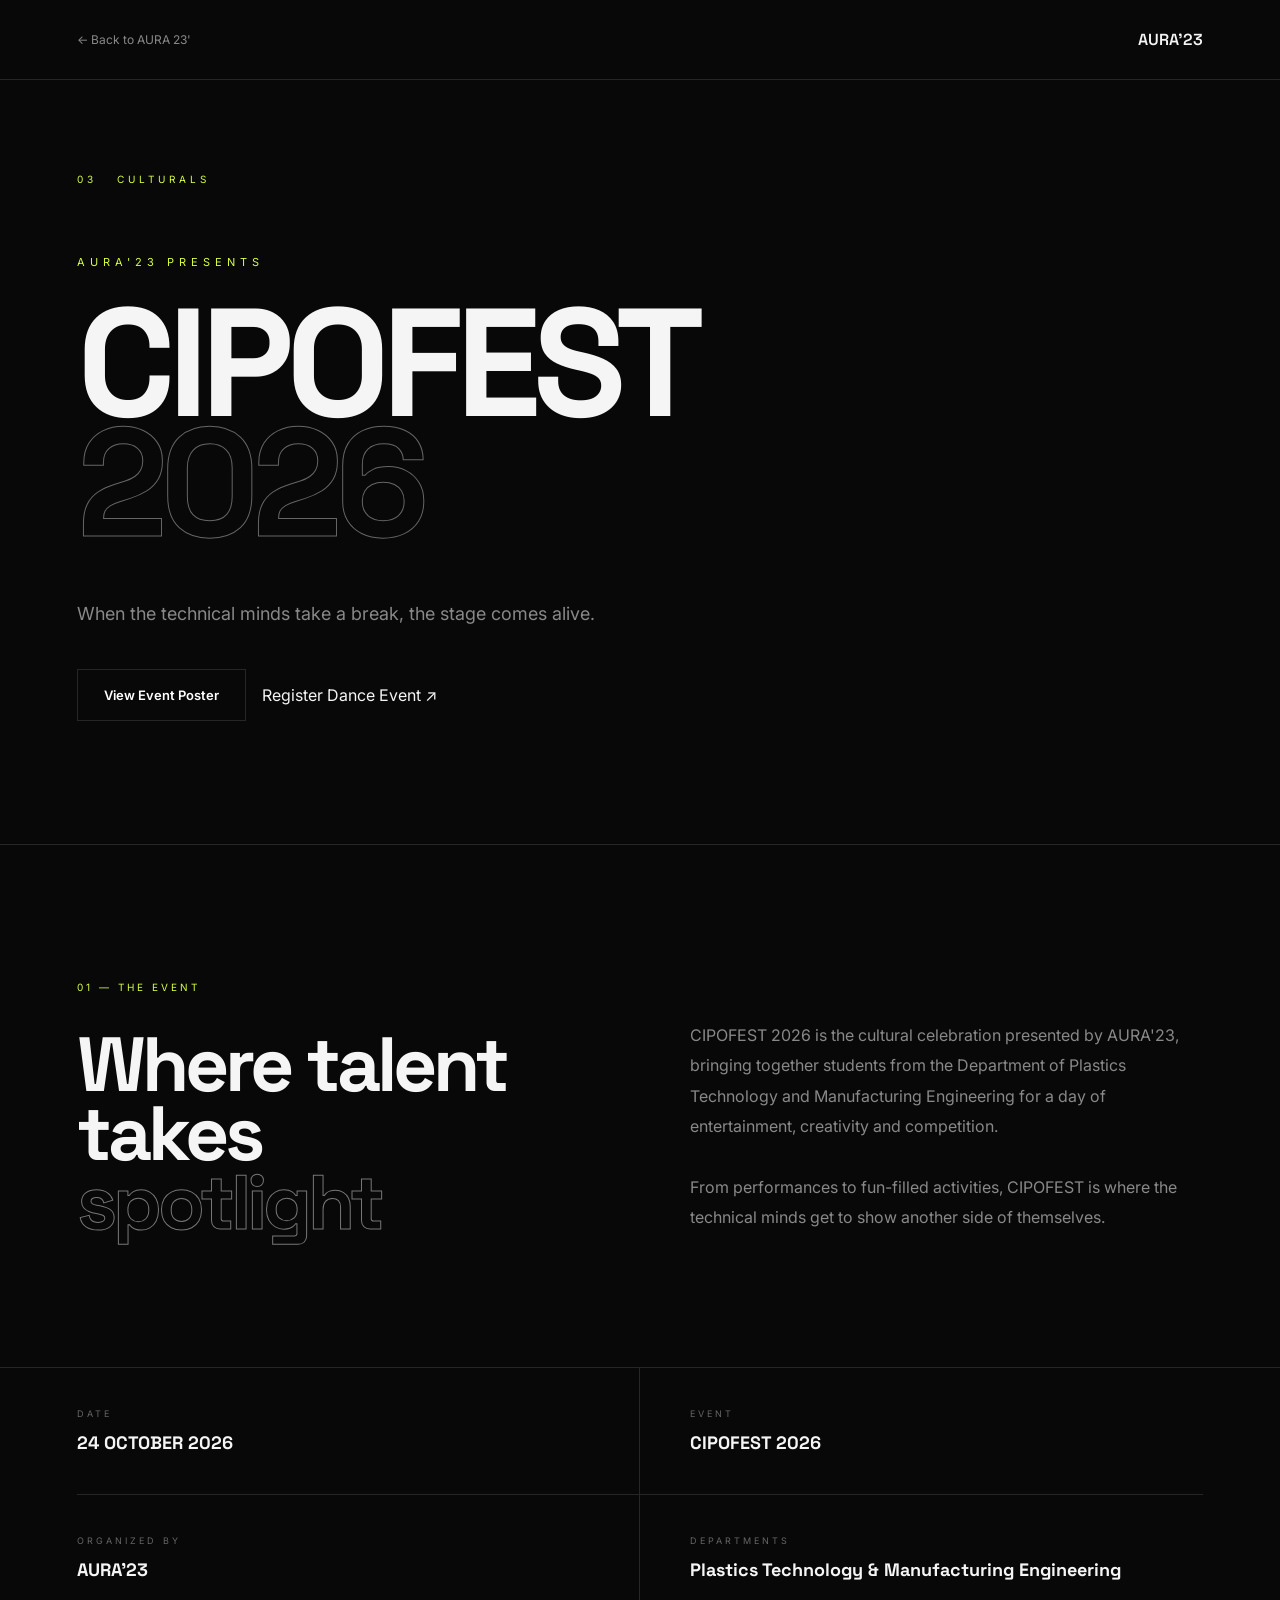
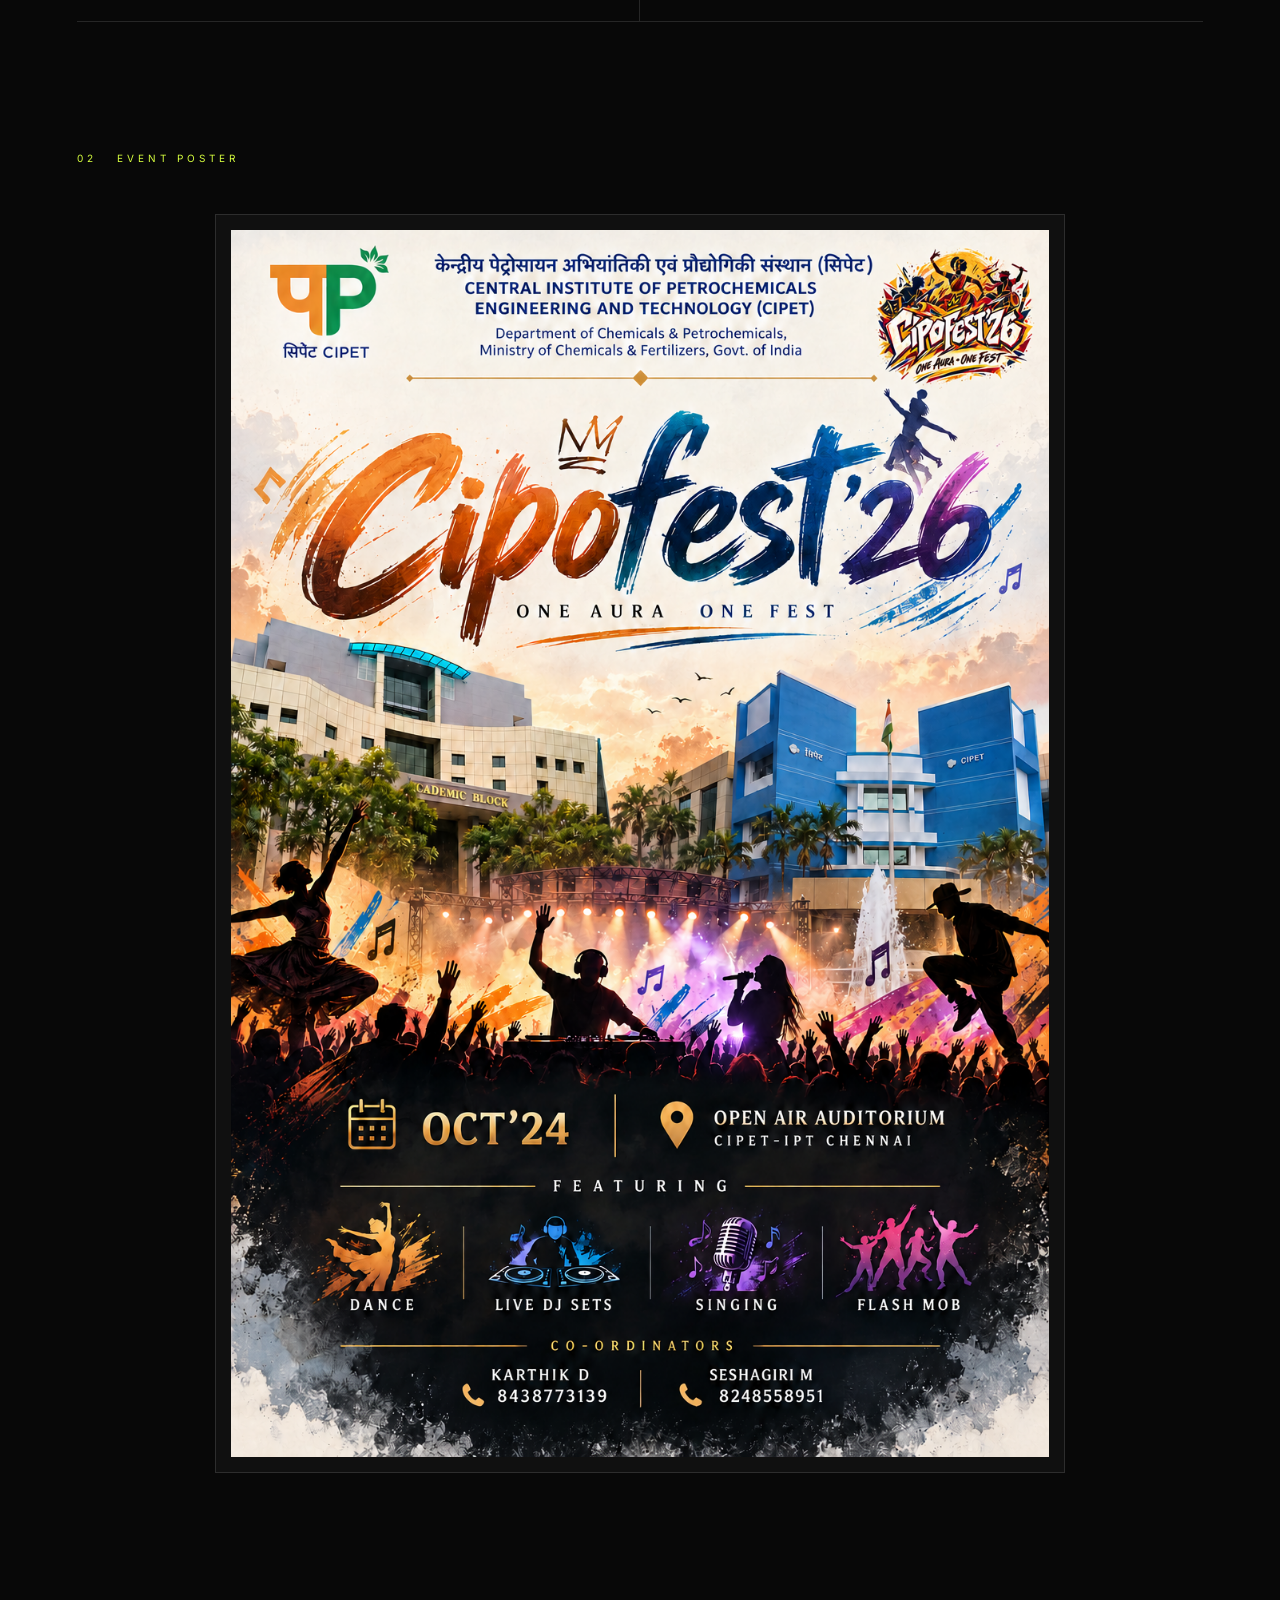
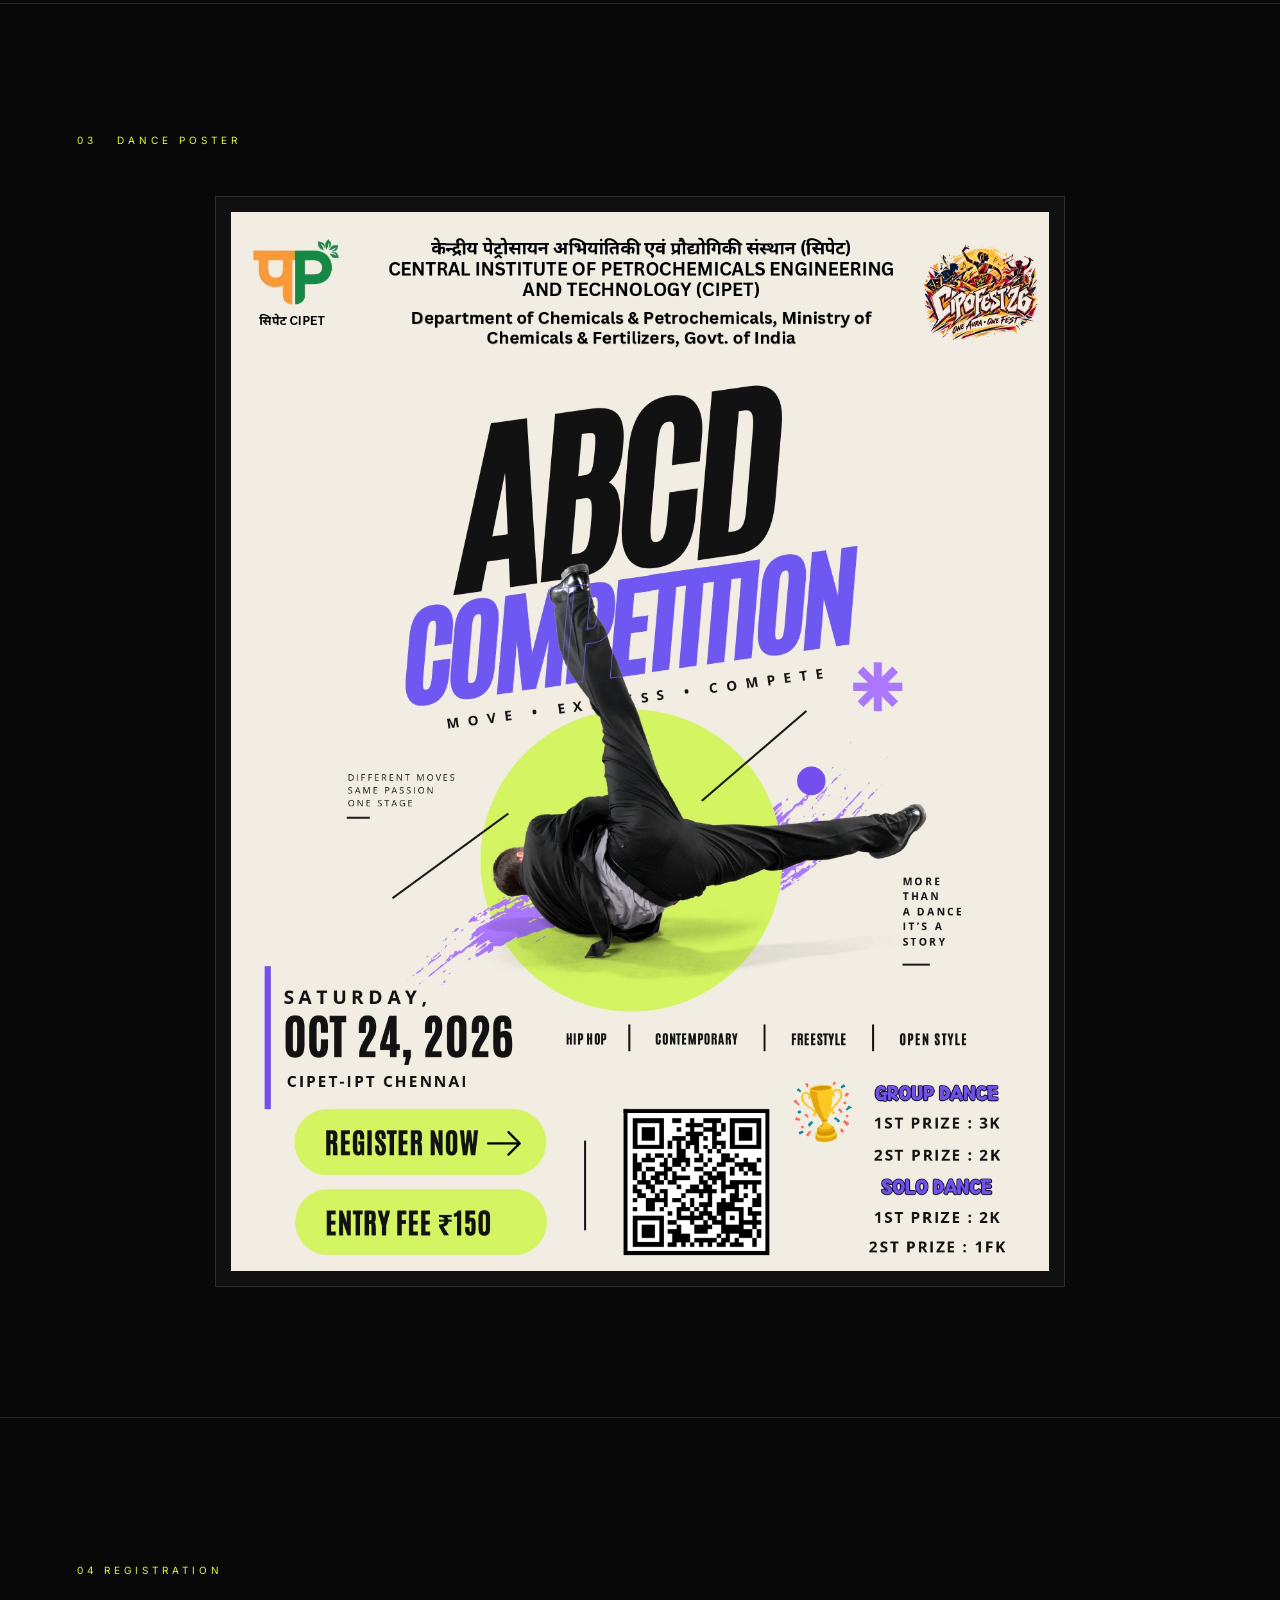
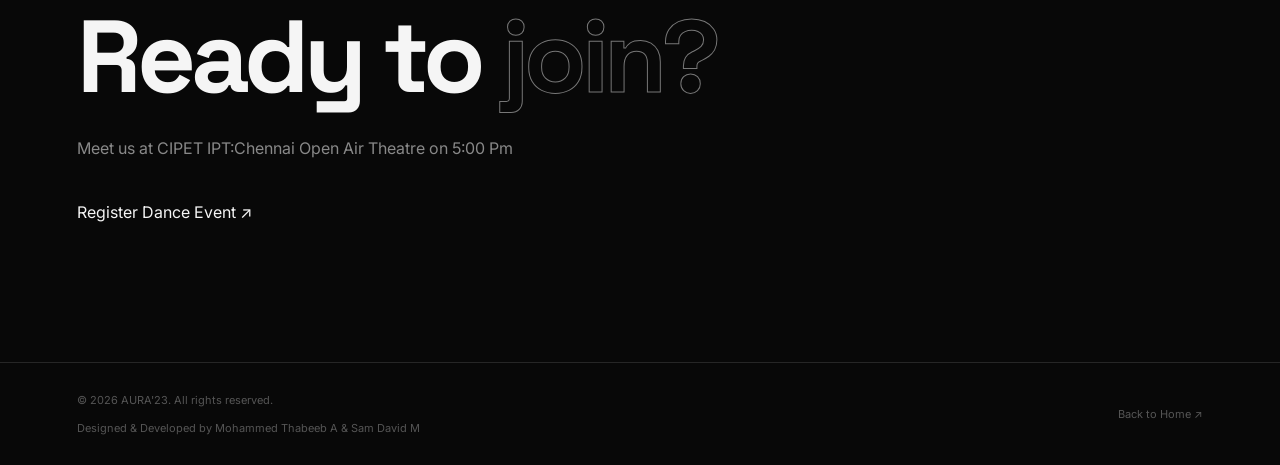
==== culturals.html @ e96bc1ed "Update culturals.html" ====
<!DOCTYPE html>
<html lang="en">

<head>

    <meta charset="UTF-8">

    <meta
        name="viewport"
        content="width=device-width, initial-scale=1.0"
    >

    <title>Culturals | TEPIC'26 × CIPOFEST'26</title>

    <link rel="preconnect" href="https://fonts.googleapis.com">

    <link
        href="https://fonts.googleapis.com/css2?family=Inter:wght@400;500;600&family=Space+Grotesk:wght@400;500;600;700&display=swap"
        rel="stylesheet"
    >

    <link rel="stylesheet" href="css/culturals.css">

</head>


<body>


<!-- NAVIGATION -->

<nav class="cultural-nav">

    <a href="index.html" class="back-link">
        ← Back to AURA 23'
    </a>

    <span class="nav-logo">
        AURA'23
    </span>

</nav>



<main class="cultural-page">


    <!-- HERO -->

    <section class="cultural-hero">

        <div class="cultural-meta">

            <span>03</span>

            <span>CULTURALS</span>

        </div>


        <p class="presented">
            AURA'23 PRESENTS
        </p>


        <h1>

            CIPOFEST

            <span>2026</span>

        </h1>


        <p class="cultural-intro">

            When the technical minds take a break,
            the stage comes alive.

        </p>


        <div class="cultural-actions">

            <a
                href="#poster"
                class="cultural-btn cultural-btn-outline"
            >
                View Event Poster
            </a>

            
            <a
                href="https://forms.gle/TRiJT5zYHuVobo7U8"
                class="dance-btn dance-btn-accent"
                target="_blank"
                rel="noopener noreferrer"
            >
                Register Dance Event ↗
            </a>


        </div>

    </section>



    <!-- EVENT INFORMATION -->

    <section class="cultural-info">


        <div class="info-heading">

            <span>01 — THE EVENT</span>

            <h2>
                Where talent takes
                <strong>spotlight</strong>
            </h2>

        </div>


        <div class="info-content">

            <p>

                CIPOFEST 2026 is the cultural celebration
                presented by AURA'23, bringing together
                students from the Department of Plastics
                Technology and Manufacturing Engineering
                for a day of entertainment, creativity and
                competition.

            </p>


            <p>

                From performances to fun-filled activities,
                CIPOFEST is where the technical minds get
                to show another side of themselves.

            </p>

        </div>


    </section>



    <!-- EVENT DETAILS -->

    <section class="cultural-details">


        <div class="detail-item">

            <span>DATE</span>

            <strong>
                24 OCTOBER 2026
            </strong>

        </div>


        <div class="detail-item">

            <span>EVENT</span>

            <strong>
                CIPOFEST 2026
            </strong>

        </div>


        <div class="detail-item">

            <span>ORGANIZED BY</span>

            <strong>
                AURA'23
            </strong>

        </div>


        <div class="detail-item">

            <span>DEPARTMENTS</span>

            <strong>
                Plastics Technology &
                Manufacturing Engineering
            </strong>

        </div>


    </section>



    <!-- POSTER -->

    <section
        class="poster-section"
        id="poster"
    >

        <div class="section-label">

            <span>02</span>

            <span>EVENT POSTER</span>

        </div>


        <div class="poster-wrapper">

            <!--
                Replace the image below with your actual
                CIPOFEST poster.

                Example:

                assets/images/cipofest-poster.jpg
            -->

            <img
                src="assets/images/Cipofest Poster.png"
                alt="CIPOFEST 2026 Event Poster"
                class="cultural-poster"
            >

        </div>

    </section>

    <section
        class="poster-section"
        id="poster"
    >

        <div class="section-label">

            <span>03</span>

            <span>DANCE POSTER</span>

        </div>


        <div class="poster-wrapper">

            <!--
                Replace the image below with your actual
                CIPOFEST poster.

                Example:

                assets/images/cipofest-poster.jpg
            -->

            <img
                src="assets/posters/dance.jpg"
                alt="CIPOFEST 2026 Dance Event Poster"
                class="cultural-poster"
            >

        </div>

    </section>



    <!-- REGISTRATION -->

    <section
        class="cultural-register"
        id="register"
    >

        <span>04  REGISTRATION</span>


        <h2>

            Ready to
            <strong>join?</strong>

        </h2>


        <p>

            Meet us at CIPET IPT:Chennai Open Air Theatre on 5:00 Pm

        </p>

        <br><br>

        <a
            href="https://forms.gle/TRiJT5zYHuVobo7U8"
            class="dance-btn dance-btn-accent"
            target="_blank"
            rel="noopener noreferrer"
        >
            Register Dance Event ↗
        </a>

    </section>


</main>



<!-- FOOTER -->

<footer>

    <span>
        © 2026 AURA'23. All rights reserved.
        <br>
        <br>
        Designed & Developed by Mohammed Thabeeb A & Sam David M
    </span>

    <a href="index.html">
        Back to Home ↗
    </a>

</footer>


<script src="js/culturals.js"></script>

</body>

</html>
---- css/culturals.css ----
* {
    margin: 0;
    padding: 0;
    box-sizing: border-box;
}


:root {

    --bg: #080808;

    --surface: #101010;

    --text: #f5f5f5;

    --muted: #888;

    --border: rgba(255,255,255,0.12);

    --accent: #d7ff3f;

}


html {
    scroll-behavior: smooth;
}


body {

    background: var(--bg);

    color: var(--text);

    font-family: "Inter", sans-serif;

    overflow-x: hidden;

}


a {

    color: inherit;

    text-decoration: none;

}


/* =========================
   NAVIGATION
========================= */

.cultural-nav {

    height: 80px;

    padding: 0 6%;

    border-bottom: 1px solid var(--border);

    display: flex;

    align-items: center;

    justify-content: space-between;

}


.nav-logo {

    font-family: "Space Grotesk";

    font-weight: 600;

}


.back-link {

    color: var(--muted);

    font-size: 12px;

    transition: 0.3s ease;

}


.back-link:hover {

    color: white;

}


/* =========================
   PAGE
========================= */

.cultural-page {

    max-width: 1300px;

    margin: auto;

}


/* =========================
   HERO
========================= */

.cultural-hero {

    min-height: 85vh;

    padding: 70px 6% 100px;

    display: flex;

    flex-direction: column;

    justify-content: center;

    border-bottom: 1px solid var(--border);

}


.cultural-meta {

    display: flex;

    gap: 20px;

    color: var(--accent);

    font-size: 10px;

    letter-spacing: 4px;

}


.presented {

    color: var(--accent);

    font-size: 11px;

    letter-spacing: 5px;

    margin-top: 70px;

}


.cultural-hero h1 {

    font-family: "Space Grotesk";

    font-size: clamp(70px, 12vw, 170px);

    line-height: 0.78;

    letter-spacing: -8px;

    margin-top: 35px;

}


.cultural-hero h1 span {

    display: block;

    color: transparent;

    -webkit-text-stroke: 1px #666;

}


.cultural-intro {

    max-width: 650px;

    color: var(--muted);

    font-size: 18px;

    line-height: 1.7;

    margin-top: 55px;

}


/* =========================
   BUTTONS
========================= */

.cultural-actions {

    display: flex;

    align-items: center;

    gap: 16px;

    margin-top: 40px;

    flex-wrap: wrap;

}


.cultural-btn {

    display: inline-flex;

    align-items: center;

    justify-content: center;

    padding: 17px 26px;

    font-size: 13px;

    font-weight: 600;

    transition: 0.3s ease;

}


.cultural-btn-accent {

    background: var(--accent);

    color: #080808;

}


.cultural-btn-outline {

    border: 1px solid var(--border);

    color: white;

}


.cultural-btn:hover {

    transform: translateY(-3px);

}


.cultural-btn-outline:hover {

    background: white;

    color: black;

}


/* =========================
   EVENT INFORMATION
========================= */

.cultural-info {

    padding: 130px 6%;

    display: grid;

    grid-template-columns: 1fr 1fr;

    gap: 100px;

    border-bottom: 1px solid var(--border);

}


.info-heading > span {

    color: var(--accent);

    font-size: 10px;

    letter-spacing: 3px;

}


.info-heading h2 {

    font-family: "Space Grotesk";

    font-size: clamp(50px, 6vw, 85px);

    line-height: 0.9;

    letter-spacing: -4px;

    margin-top: 35px;

}


.info-heading h2 strong {

    display: block;

    color: transparent;

    -webkit-text-stroke: 1px #777;

}


.info-content {

    padding-top: 45px;

}


.info-content p {

    color: var(--muted);

    font-size: 16px;

    line-height: 1.9;

    max-width: 600px;

}


.info-content p + p {

    margin-top: 30px;

}


/* =========================
   DETAILS
========================= */

.cultural-details {

    display: grid;

    grid-template-columns: repeat(2, 1fr);

    padding: 0 6%;

}


.detail-item {

    padding: 40px 0;

    border-bottom: 1px solid var(--border);

}


.detail-item:nth-child(odd) {

    padding-right: 50px;

    border-right: 1px solid var(--border);

}


.detail-item:nth-child(even) {

    padding-left: 50px;

}


.detail-item span {

    display: block;

    color: #666;

    font-size: 9px;

    letter-spacing: 3px;

}


.detail-item strong {

    display: block;

    font-family: "Space Grotesk";

    font-size: 18px;

    margin-top: 12px;

}


/* =========================
   POSTER
========================= */

.poster-section {

    padding: 130px 6%;

    border-bottom: 1px solid var(--border);

}


.section-label {

    display: flex;

    gap: 20px;

    color: var(--accent);

    font-size: 10px;

    letter-spacing: 4px;

    margin-bottom: 50px;

}


.poster-wrapper {

    width: 100%;

    max-width: 850px;

    margin: auto;

    background: var(--surface);

    border: 1px solid var(--border);

    padding: 15px;

}


.cultural-poster {

    display: block;

    width: 100%;

    height: auto;

}


/* =========================
   REGISTRATION
========================= */

.cultural-register {

    padding: 140px 6%;

    border-bottom: 1px solid var(--border);

}


.cultural-register > span {

    color: var(--accent);

    font-size: 10px;

    letter-spacing: 4px;

}


.cultural-register h2 {

    font-family: "Space Grotesk";

    font-size: clamp(55px, 8vw, 110px);

    line-height: 0.85;

    letter-spacing: -5px;

    margin-top: 35px;

}


.cultural-register h2 strong {

    color: transparent;

    -webkit-text-stroke: 1px #777;

}


.cultural-register p {

    color: var(--muted);

    margin-top: 35px;

    max-width: 500px;

    line-height: 1.7;

}


.register-button {

    display: inline-flex;

    margin-top: 40px;

    padding: 17px 26px;

    background: var(--accent);

    color: #080808;

    font-size: 13px;

    font-weight: 600;

    transition: 0.3s ease;

}


.register-button:hover {

    transform: translateY(-3px);

}


/* =========================
   FOOTER
========================= */

footer {

    padding: 30px 6%;

    display: flex;

    align-items: center;

    justify-content: space-between;

    color: #555;

    font-size: 11px;

}


footer a:hover {

    color: white;

}


/* =========================
   MOBILE
========================= */

@media (max-width: 700px) {

    .cultural-hero {

        min-height: 80vh;

        padding: 90px 6%;

    }


    .cultural-hero h1 {

        font-size: 70px;

        letter-spacing: -5px;

    }


    .presented {

        margin-top: 50px;

    }


    .cultural-actions {

        align-items: stretch;

        flex-direction: column;

        width: fit-content;

    }


    .cultural-info {

        grid-template-columns: 1fr;

        gap: 30px;

        padding: 90px 6%;

    }


    .info-content {

        padding-top: 0;

    }


    .cultural-details {

        grid-template-columns: 1fr;

    }


    .detail-item:nth-child(odd) {

        padding-right: 0;

        border-right: none;

    }


    .detail-item:nth-child(even) {

        padding-left: 0;

    }


    .poster-section {

        padding: 90px 6%;

    }


    .cultural-register {

        padding: 100px 6%;

    }


    footer {

        flex-direction: column;

        align-items: flex-start;

        gap: 15px;

    }

}
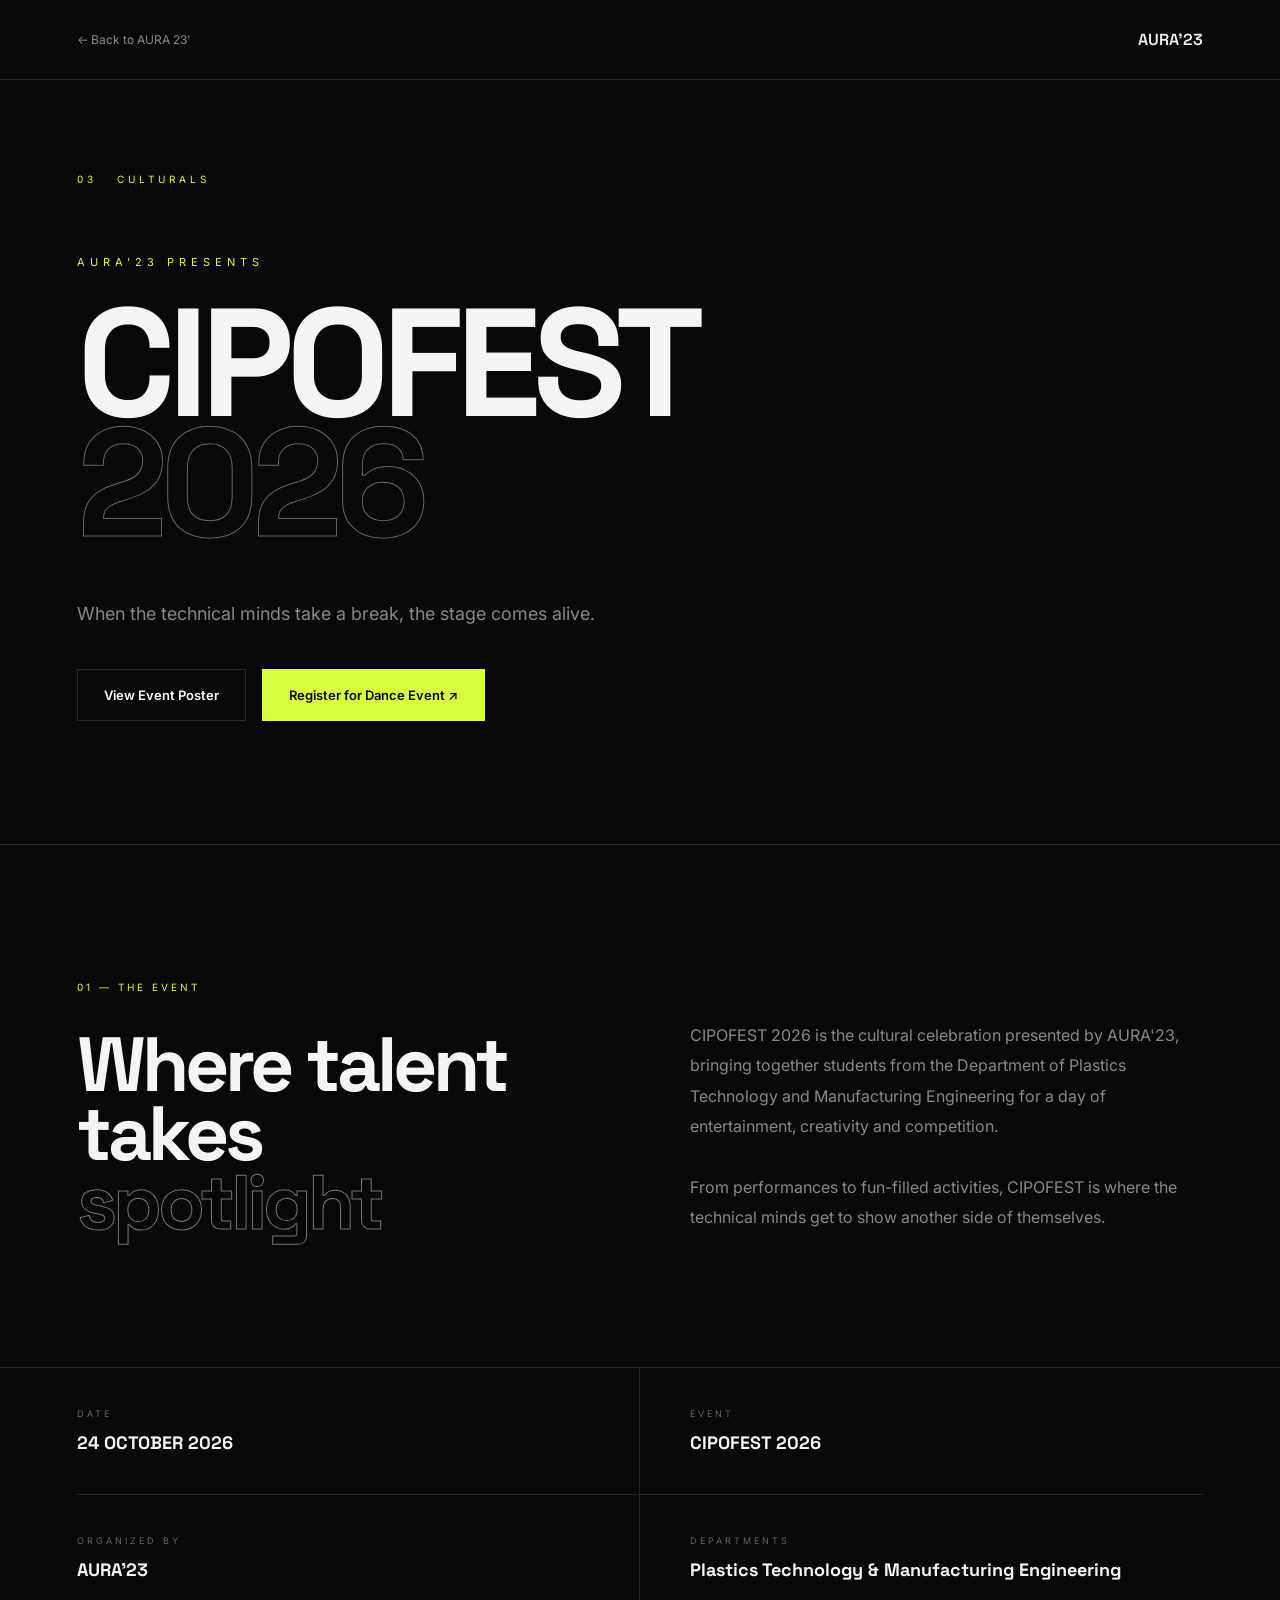
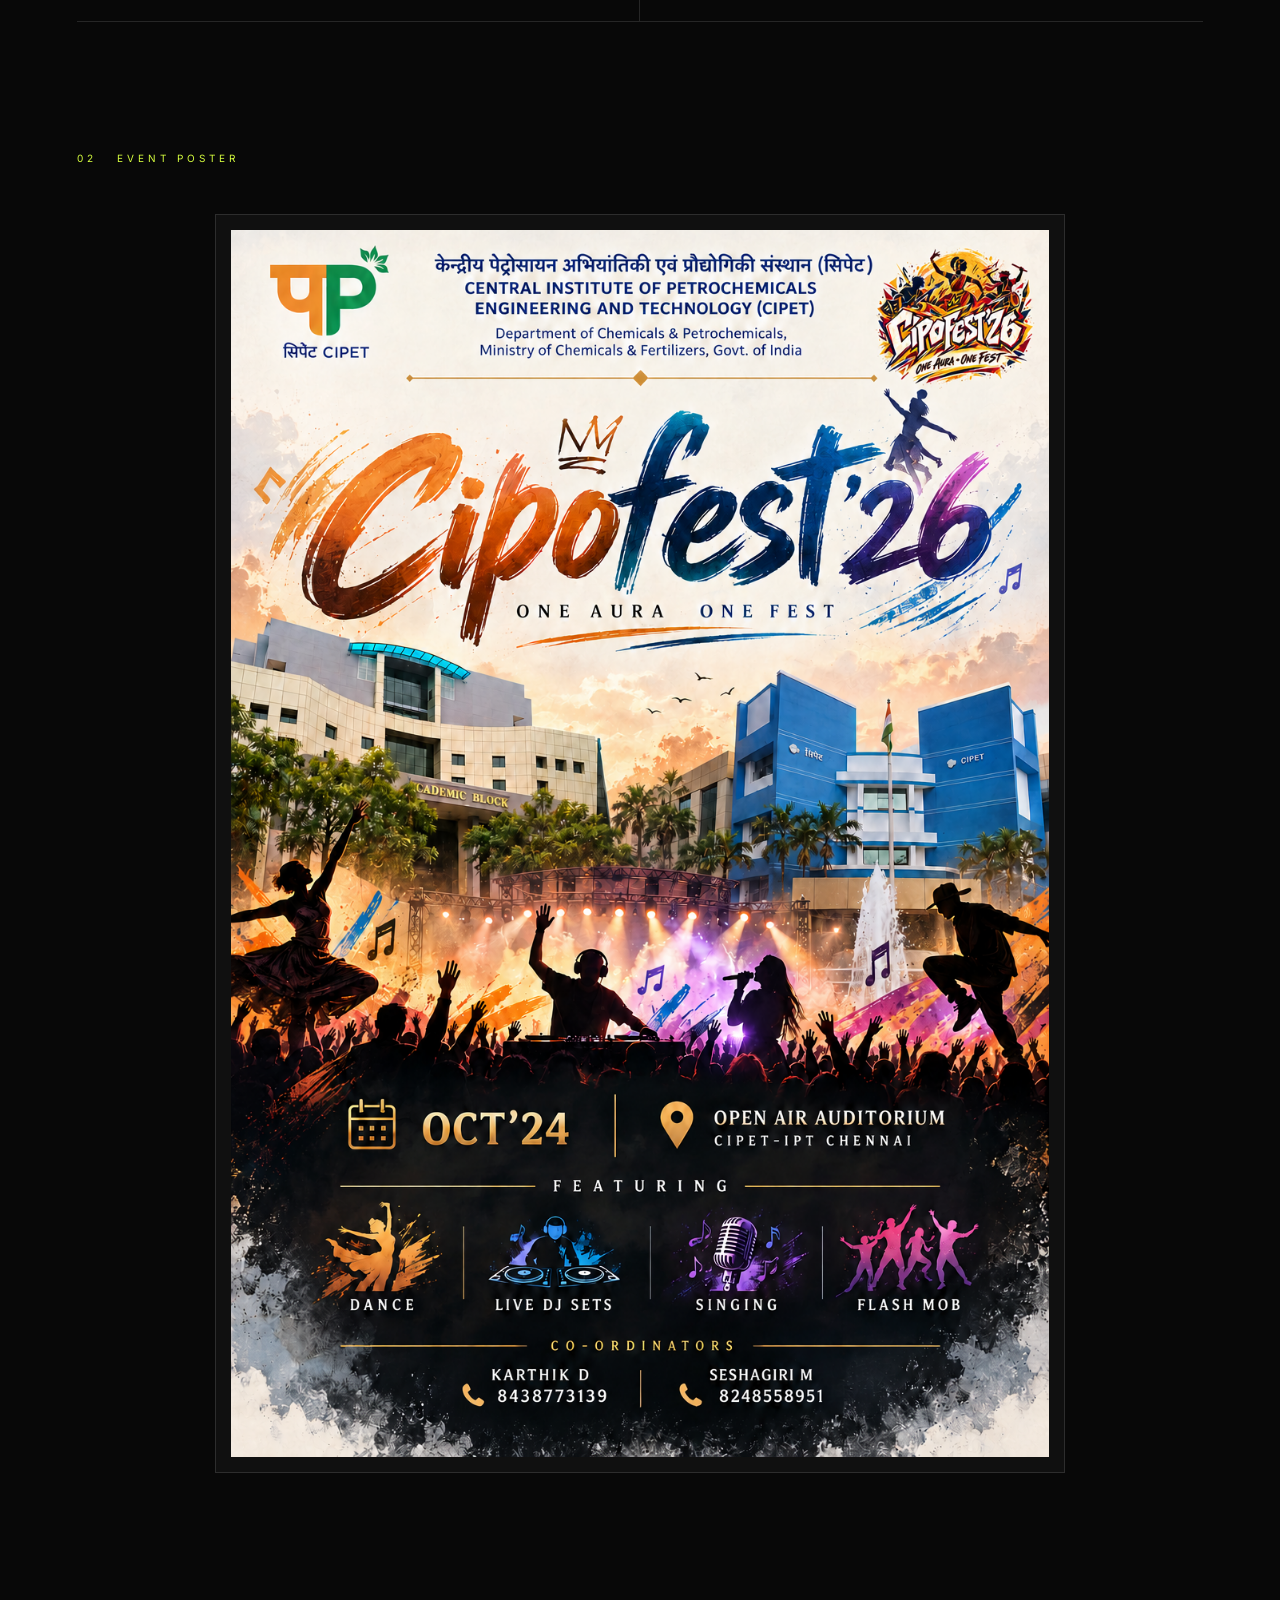
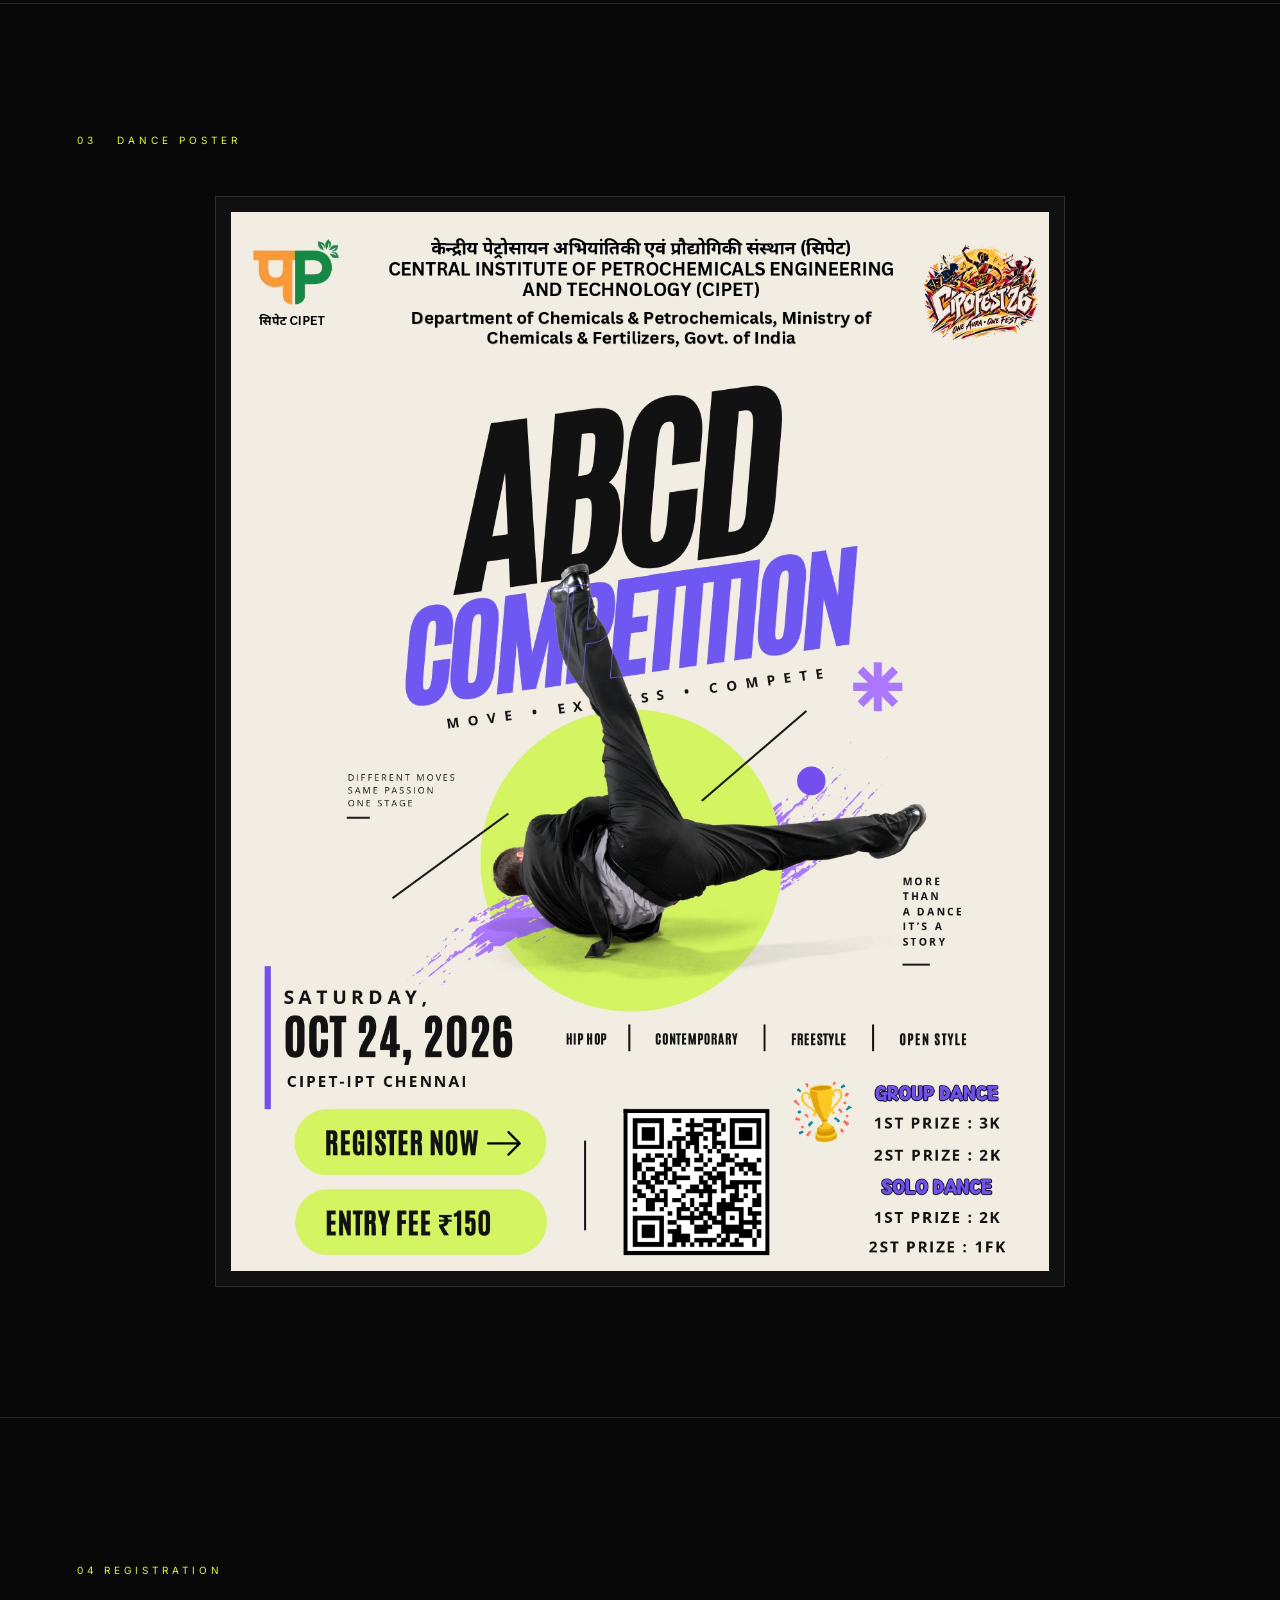
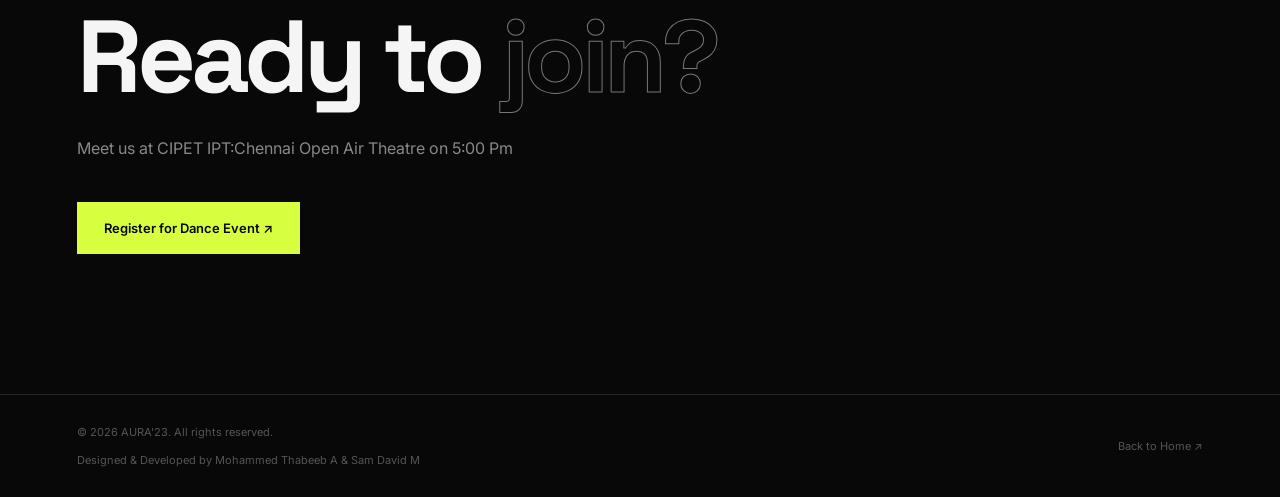
==== commit fc0d5eed: "Update culturals.html" ====
--- a/culturals.html
+++ b/culturals.html
@@ -97,7 +97,7 @@
                 target="_blank"
                 rel="noopener noreferrer"
             >
-                Register Dance Event ↗
+                Register for Dance Event ↗
             </a>
 
 
@@ -313,7 +313,7 @@
             target="_blank"
             rel="noopener noreferrer"
         >
-            Register Dance Event ↗
+            Register for Dance Event ↗
         </a>
 
     </section>
--- a/css/culturals.css
+++ b/css/culturals.css
@@ -273,6 +273,74 @@
 
 
 /* =========================
+   DANCE EVENT REGISTER BTN
+========================== */
+
+.dance-btn {
+    
+    display: inline-flex;
+    
+    align-items: center;
+    
+    justify-content: center;
+    
+    gap: 8px;
+    
+    padding: 17px 26px;
+    
+    font-size: 13px;
+    
+    font-weight: 600;
+    
+    text-decoration: none;
+    
+    transition: 0.3s ease;
+}
+
+.dance-btn-accent {
+    
+    background: var(--accent);
+    
+    color: #080808;
+    
+    border: 1px solid var(--accent);
+}
+
+.dance-btn-outline {
+    
+    background: transparent;
+    
+    border: 1px solid var(--border);
+    
+    color: white;
+}
+
+.dance-btn:hover {
+    
+    transform: translateY(-3px);
+
+}
+
+.dance-btn-accent:hover {
+    
+    background: #e4ff75;
+    
+    border-color: #e4ff75;
+    
+    color: #080808;
+}
+
+.dance-btn-outline:hover {
+    
+    background: var(--accent);
+    
+    border-color: var(--accent);
+    
+    color: #080808;
+}
+
+
+/* =========================
    EVENT INFORMATION
 ========================= */
 
@@ -703,4 +771,4 @@
 
     }
 
-}+}
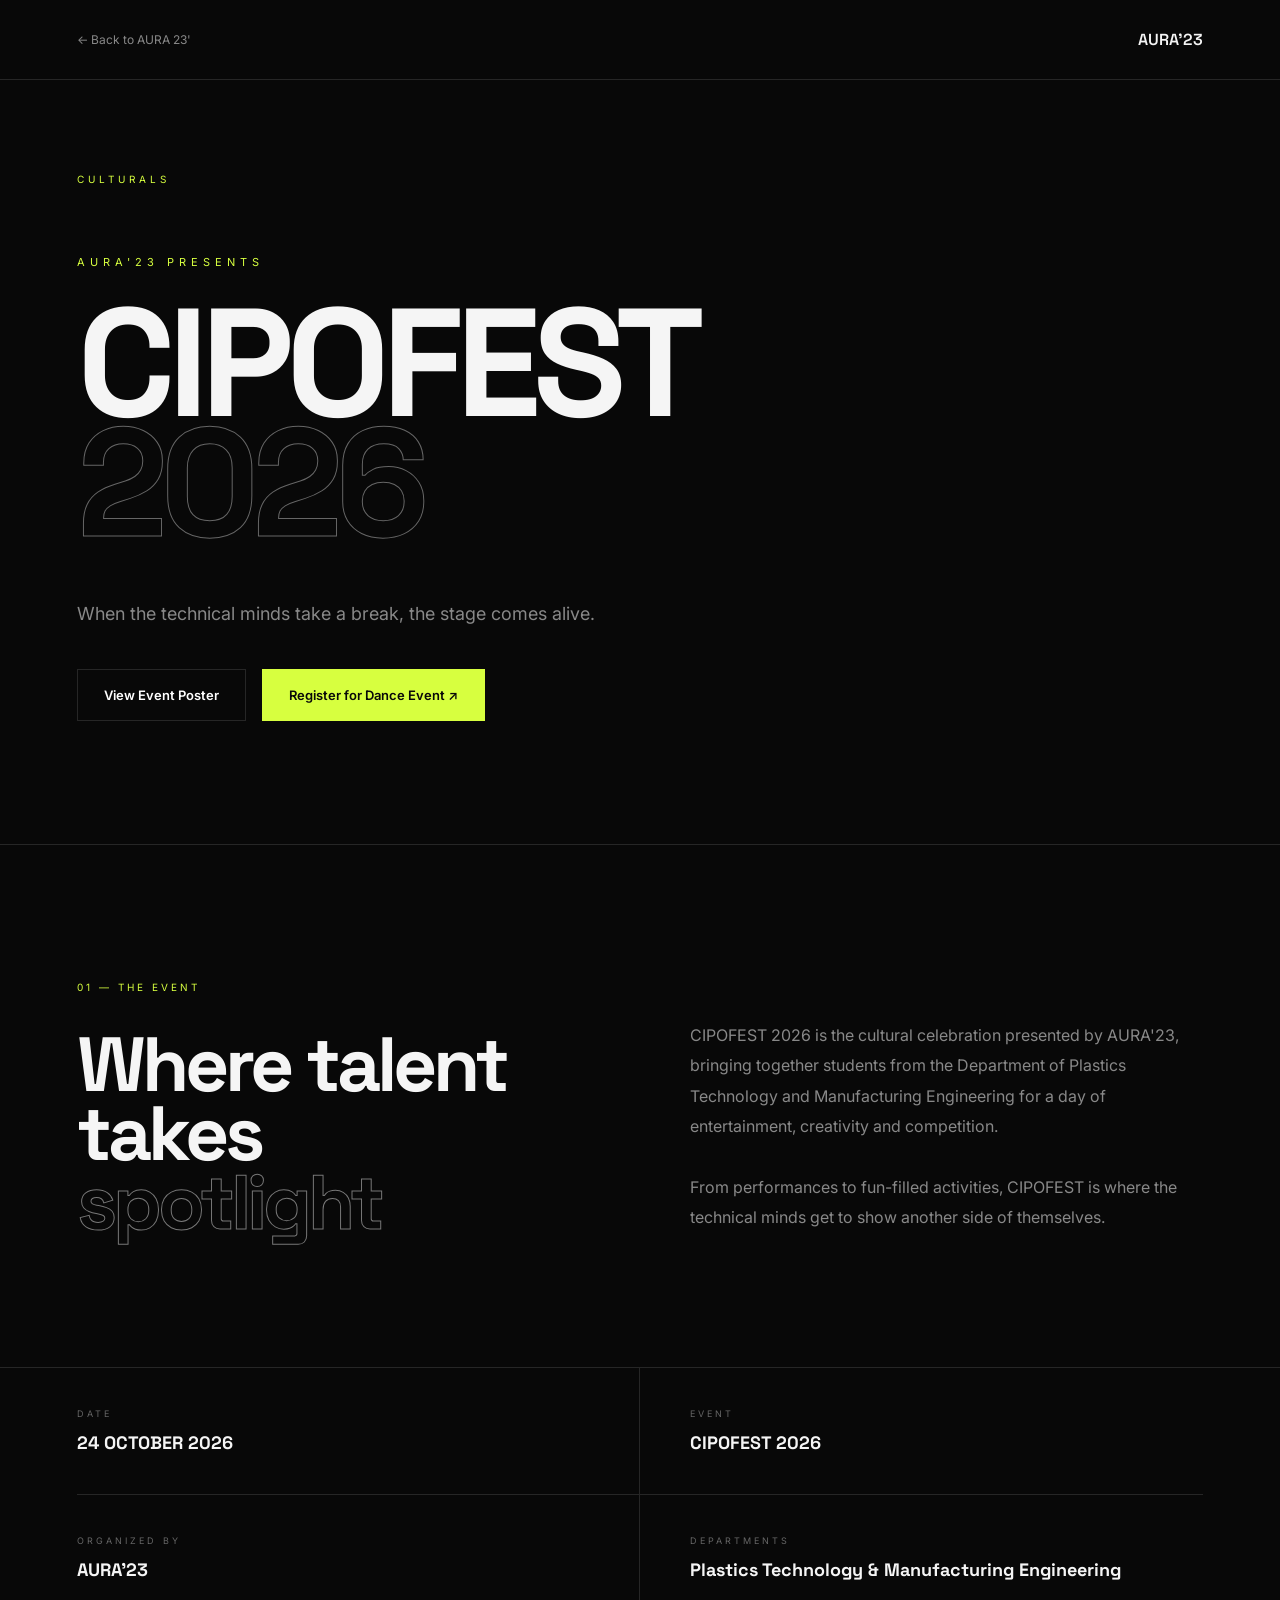
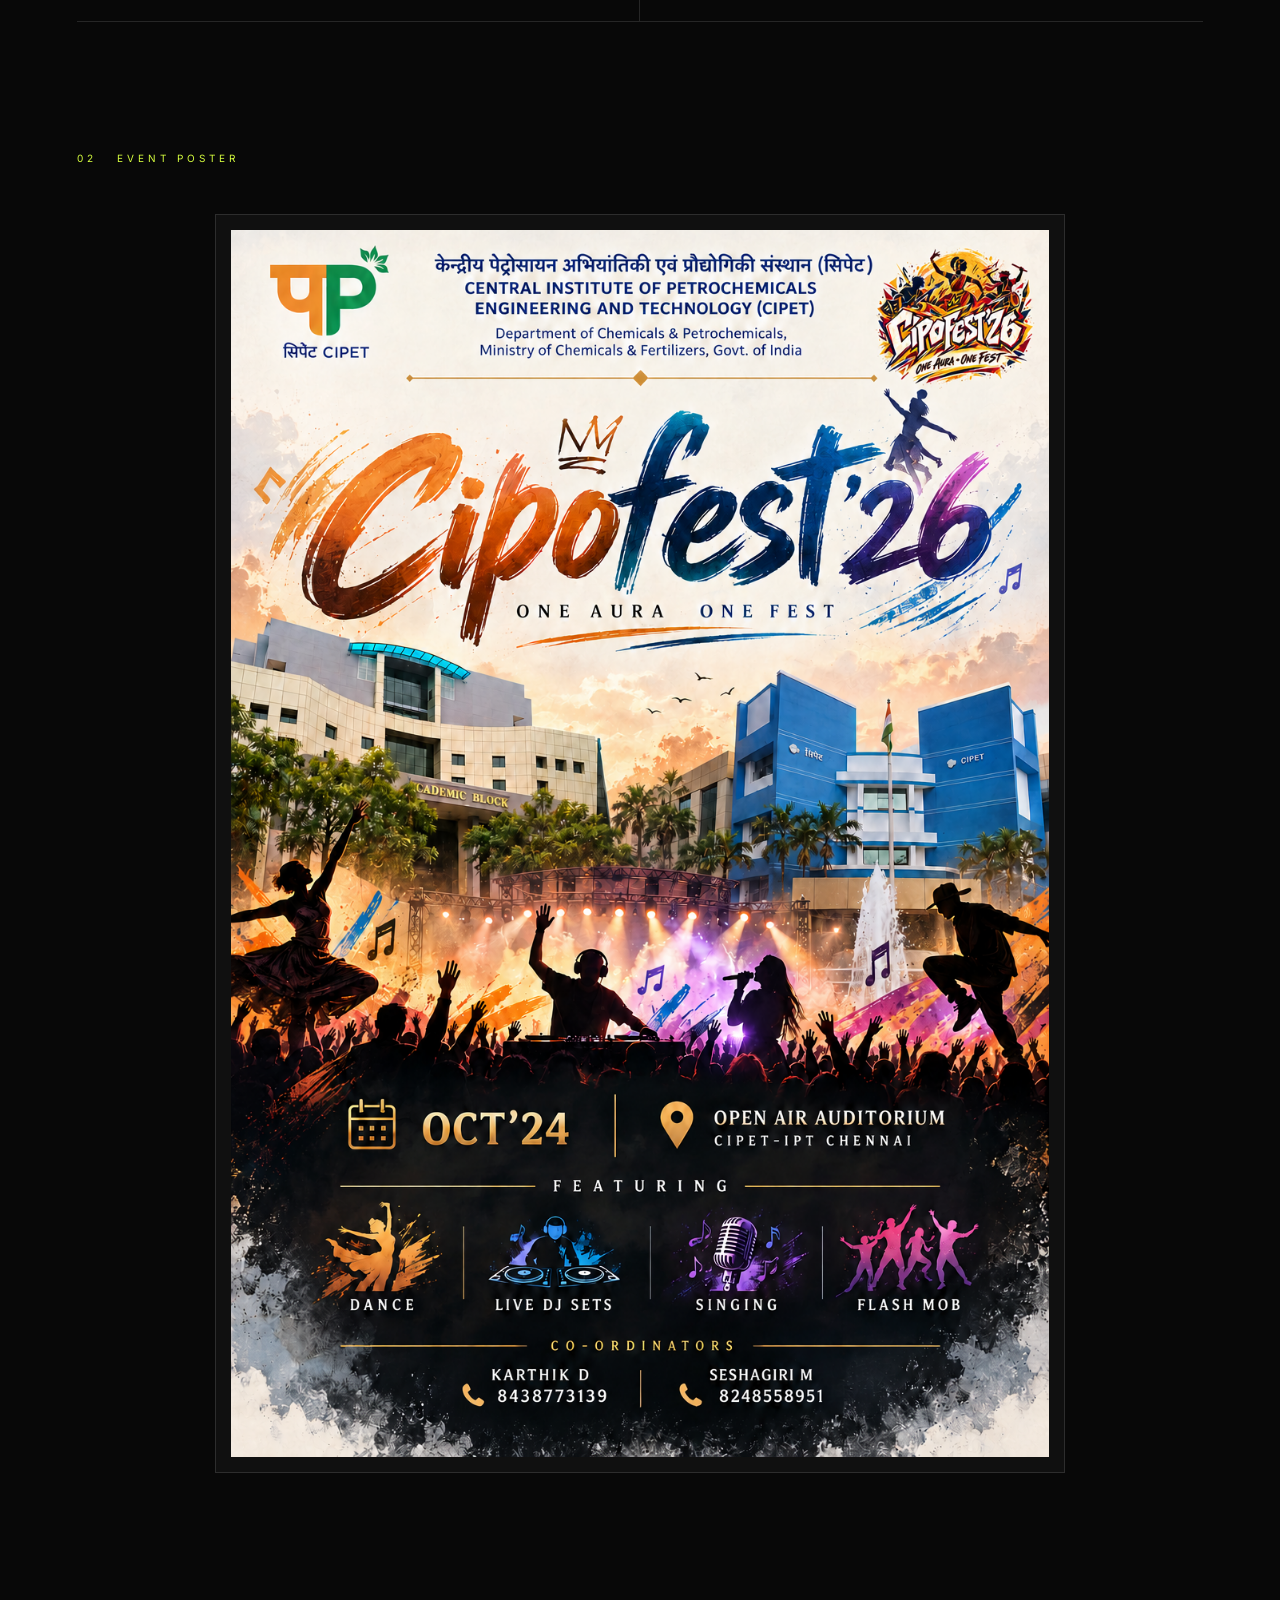
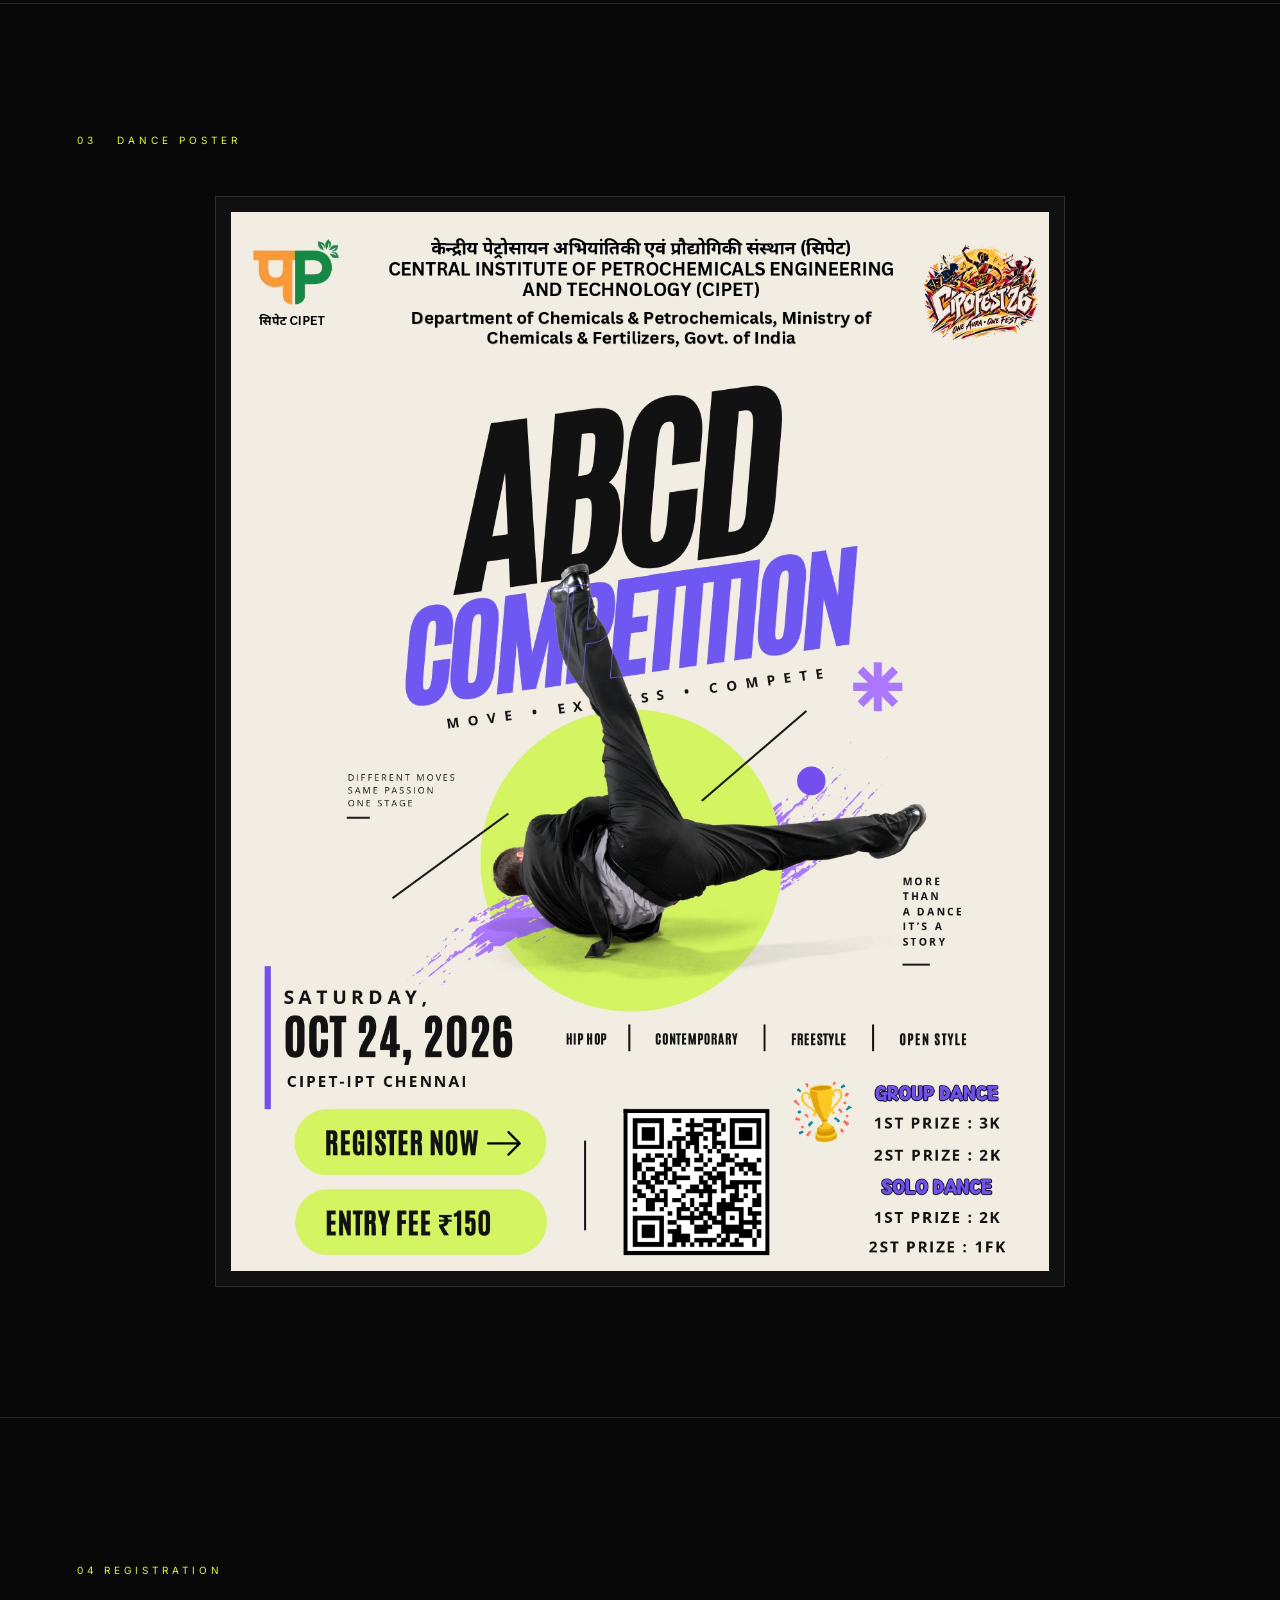
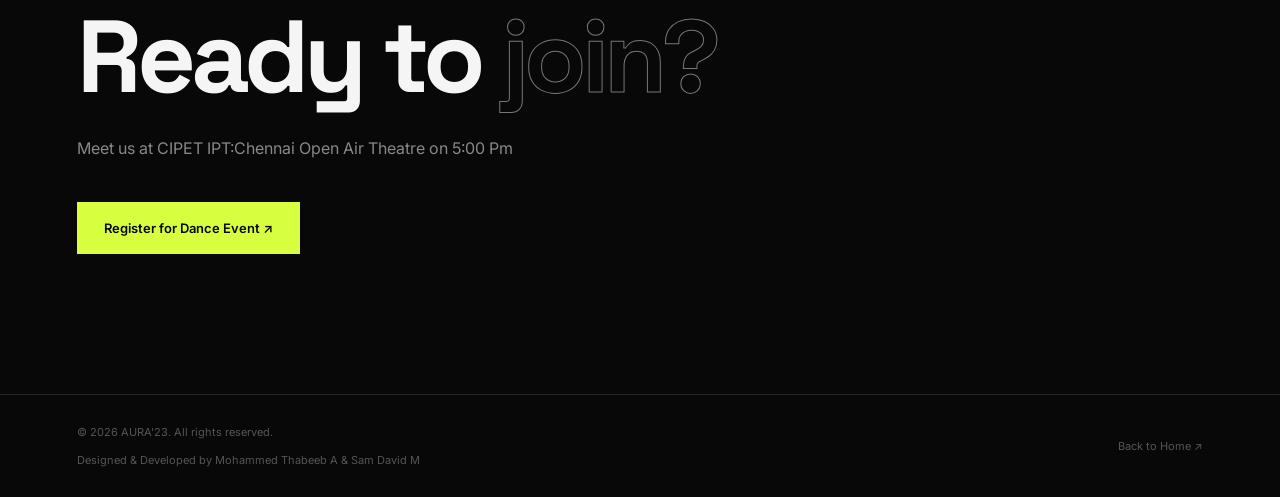
==== commit 72cf9d50: "Update culturals.html" ====
--- a/culturals.html
+++ b/culturals.html
@@ -51,8 +51,6 @@
     <section class="cultural-hero">
 
         <div class="cultural-meta">
-
-            <span>03</span>
 
             <span>CULTURALS</span>
 
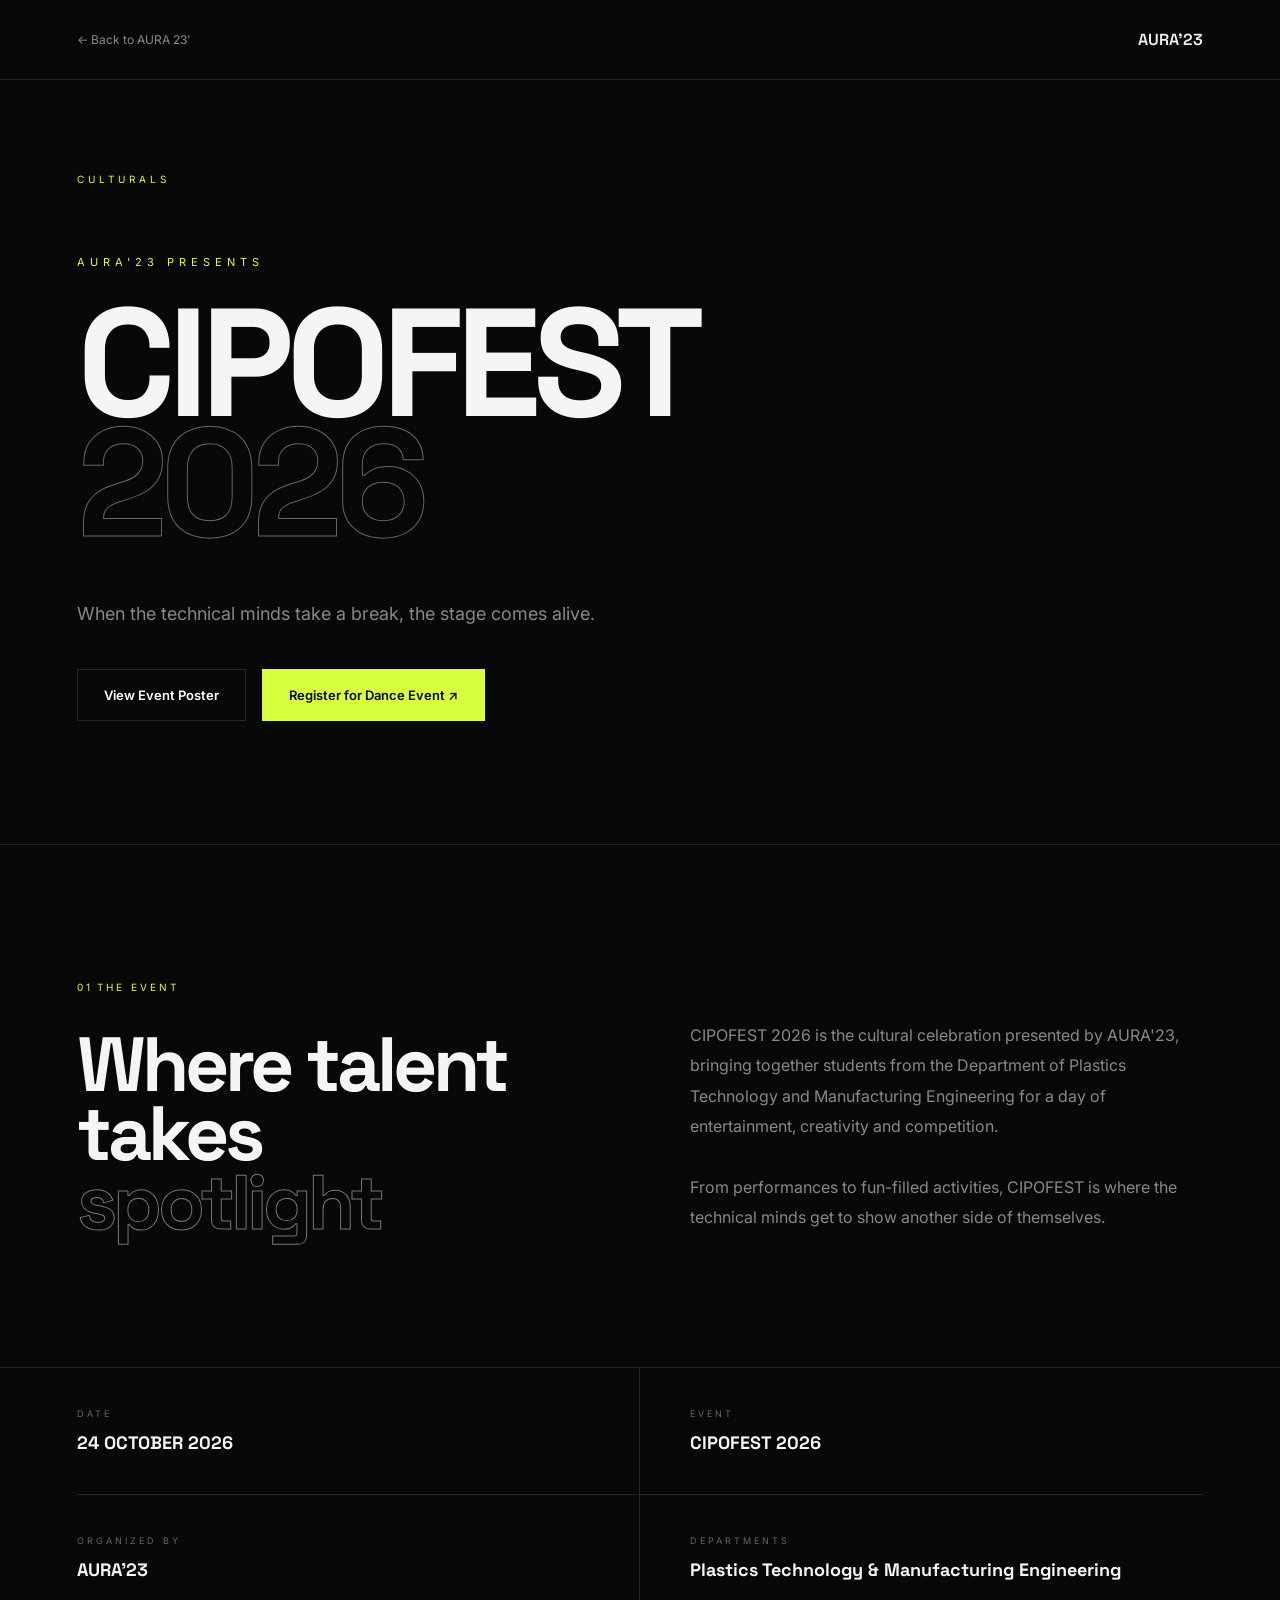
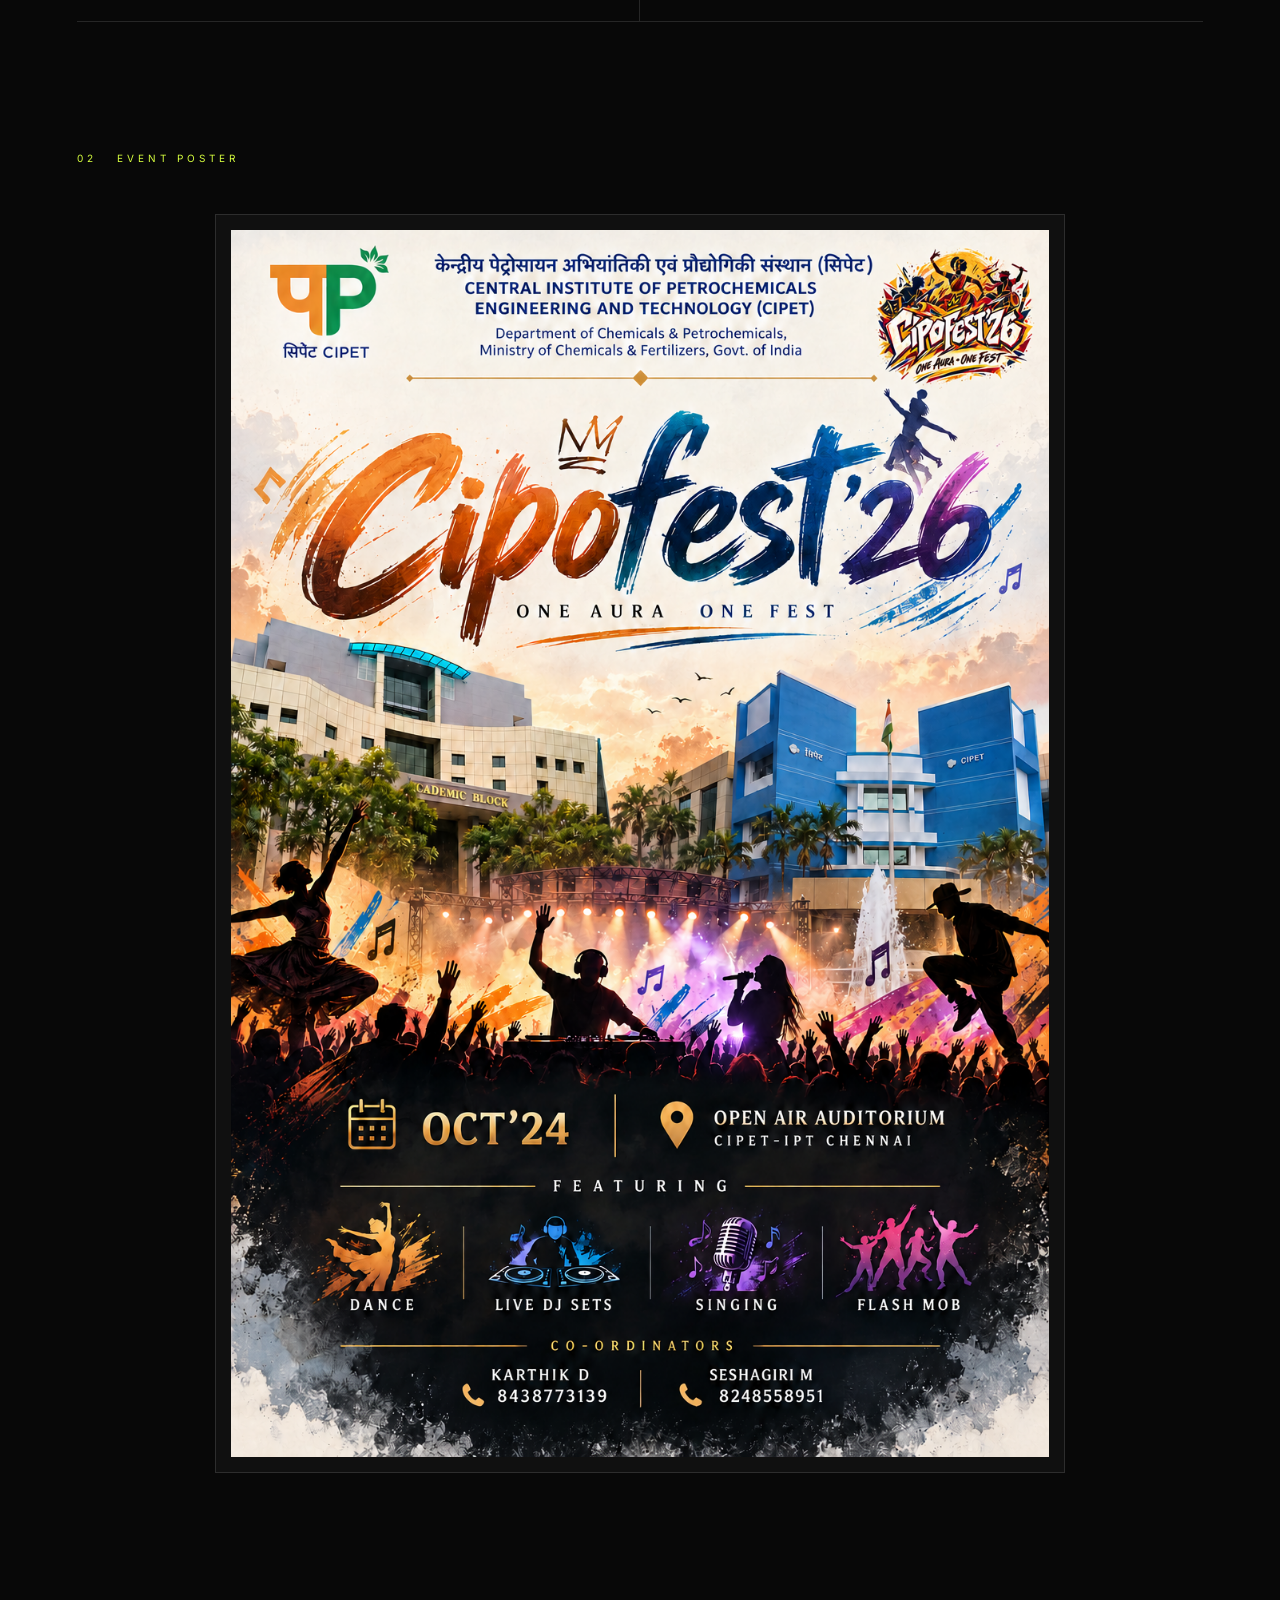
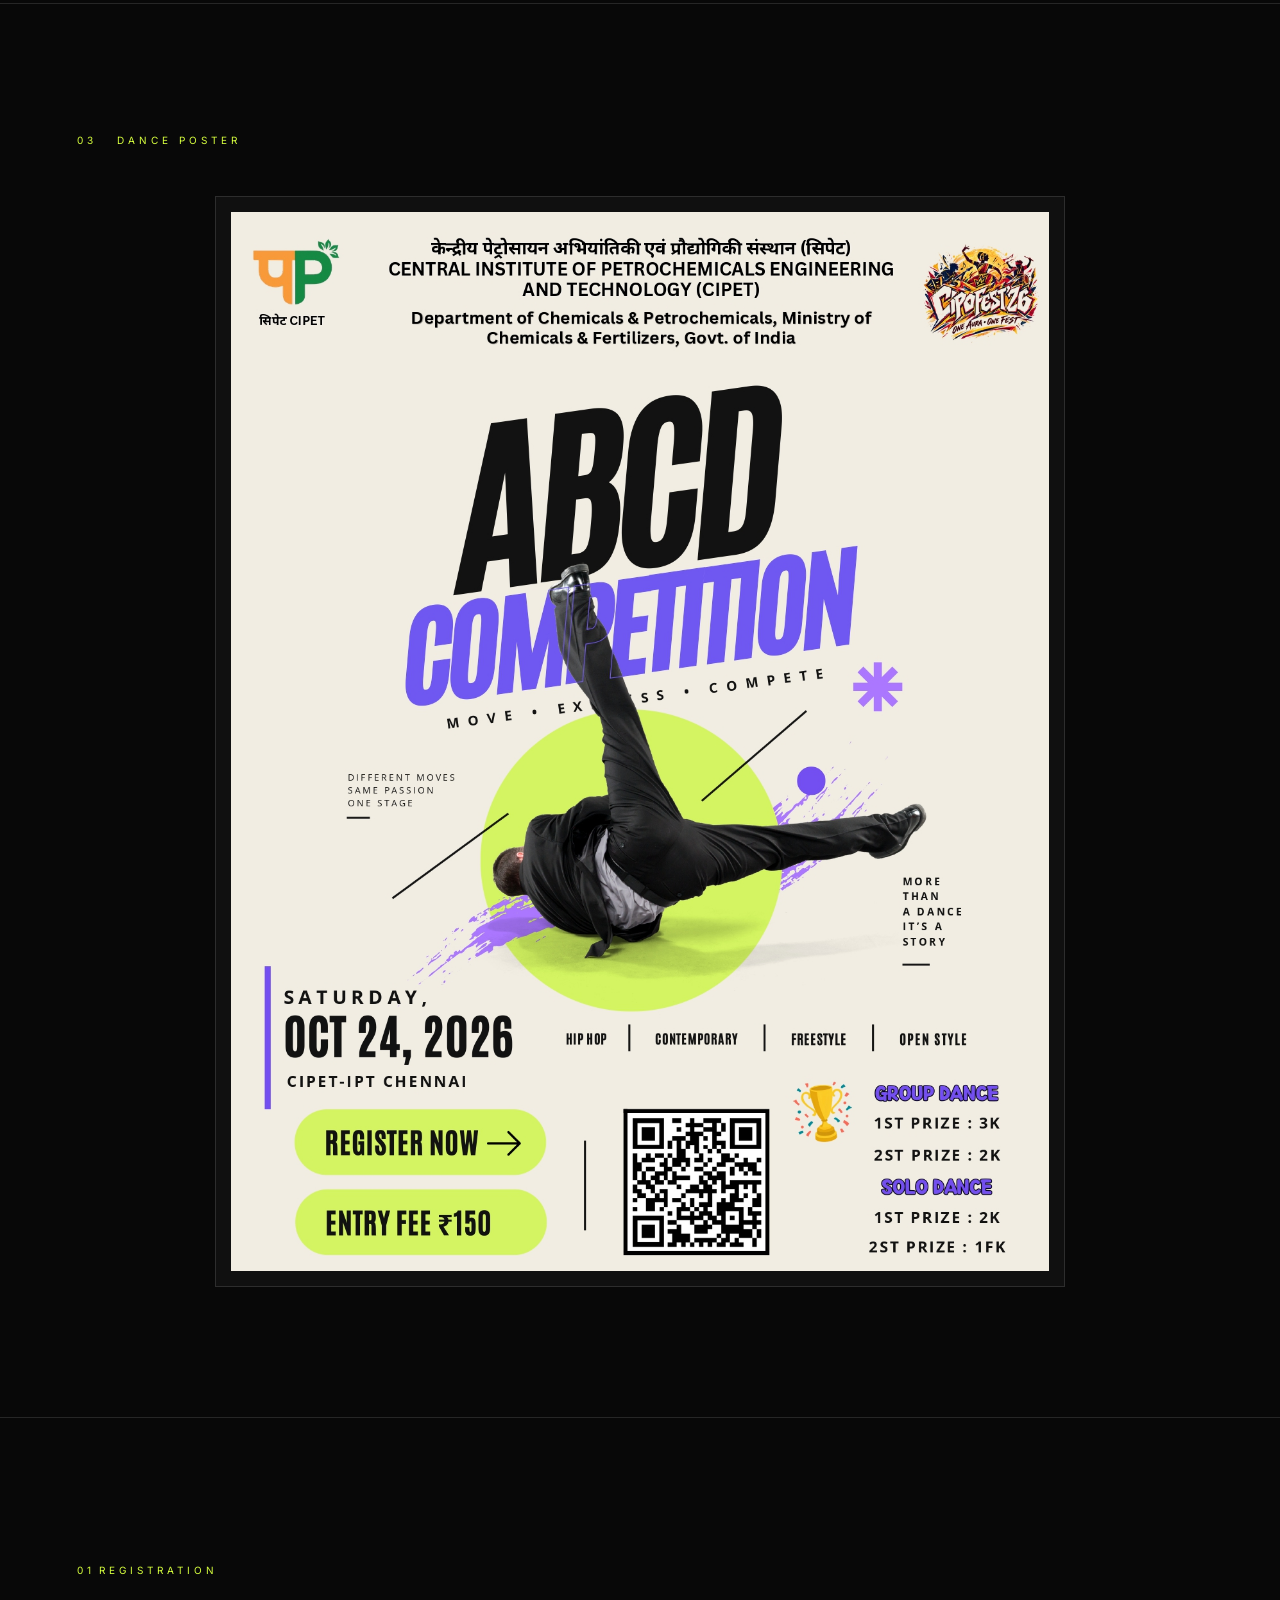
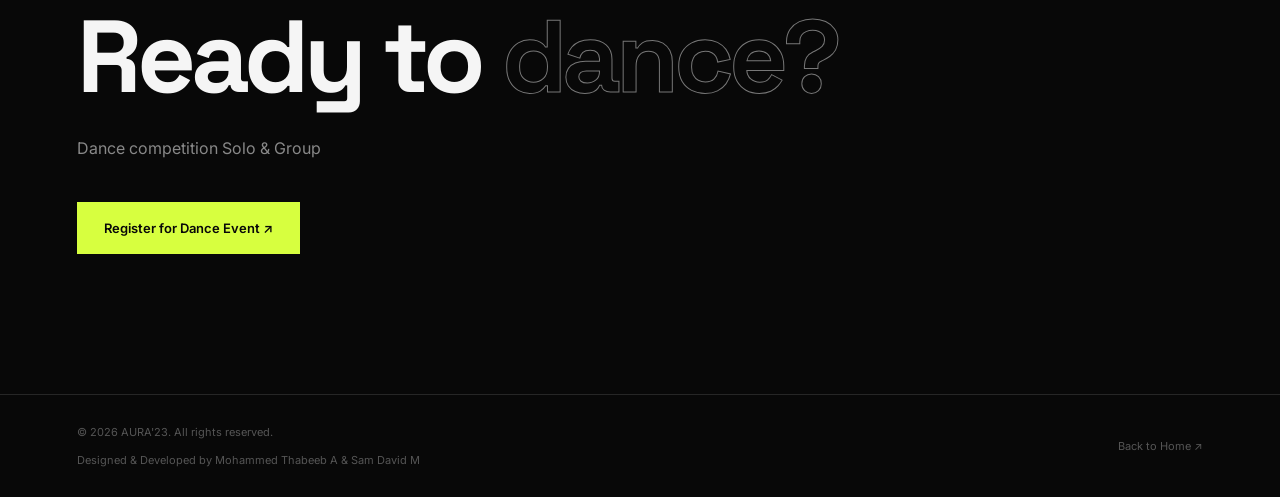
==== commit 959ae471: "Update culturals.html" ====
--- a/culturals.html
+++ b/culturals.html
@@ -112,7 +112,9 @@
 
         <div class="info-heading">
 
-            <span>01 — THE EVENT</span>
+            <span>01</span>
+
+            <span>THE EVENT</span>
 
             <h2>
                 Where talent takes
@@ -286,20 +288,22 @@
         id="register"
     >
 
-        <span>04  REGISTRATION</span>
+        <span>01</span>
+        
+        <span>REGISTRATION</span>
 
 
         <h2>
 
             Ready to
-            <strong>join?</strong>
+            <strong>dance?</strong>
 
         </h2>
 
 
         <p>
 
-            Meet us at CIPET IPT:Chennai Open Air Theatre on 5:00 Pm
+            Dance competition Solo & Group
 
         </p>
 
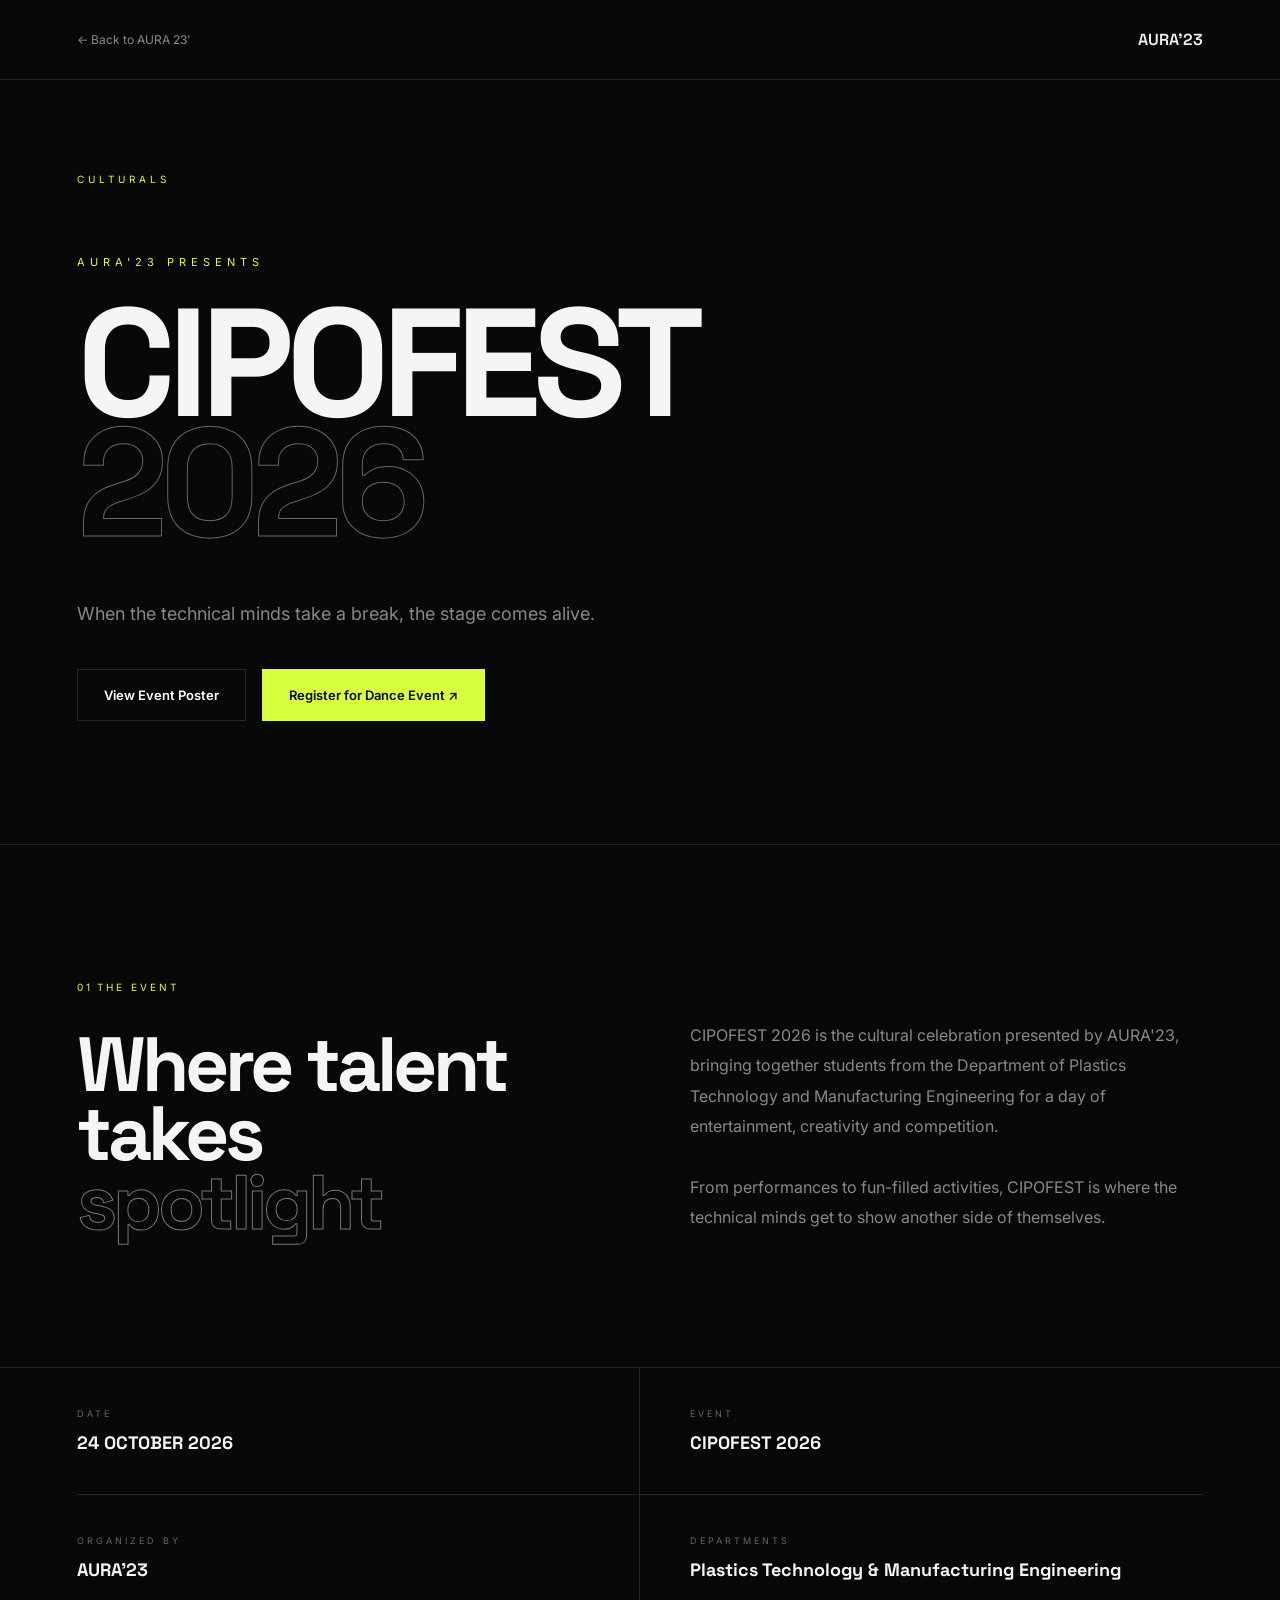
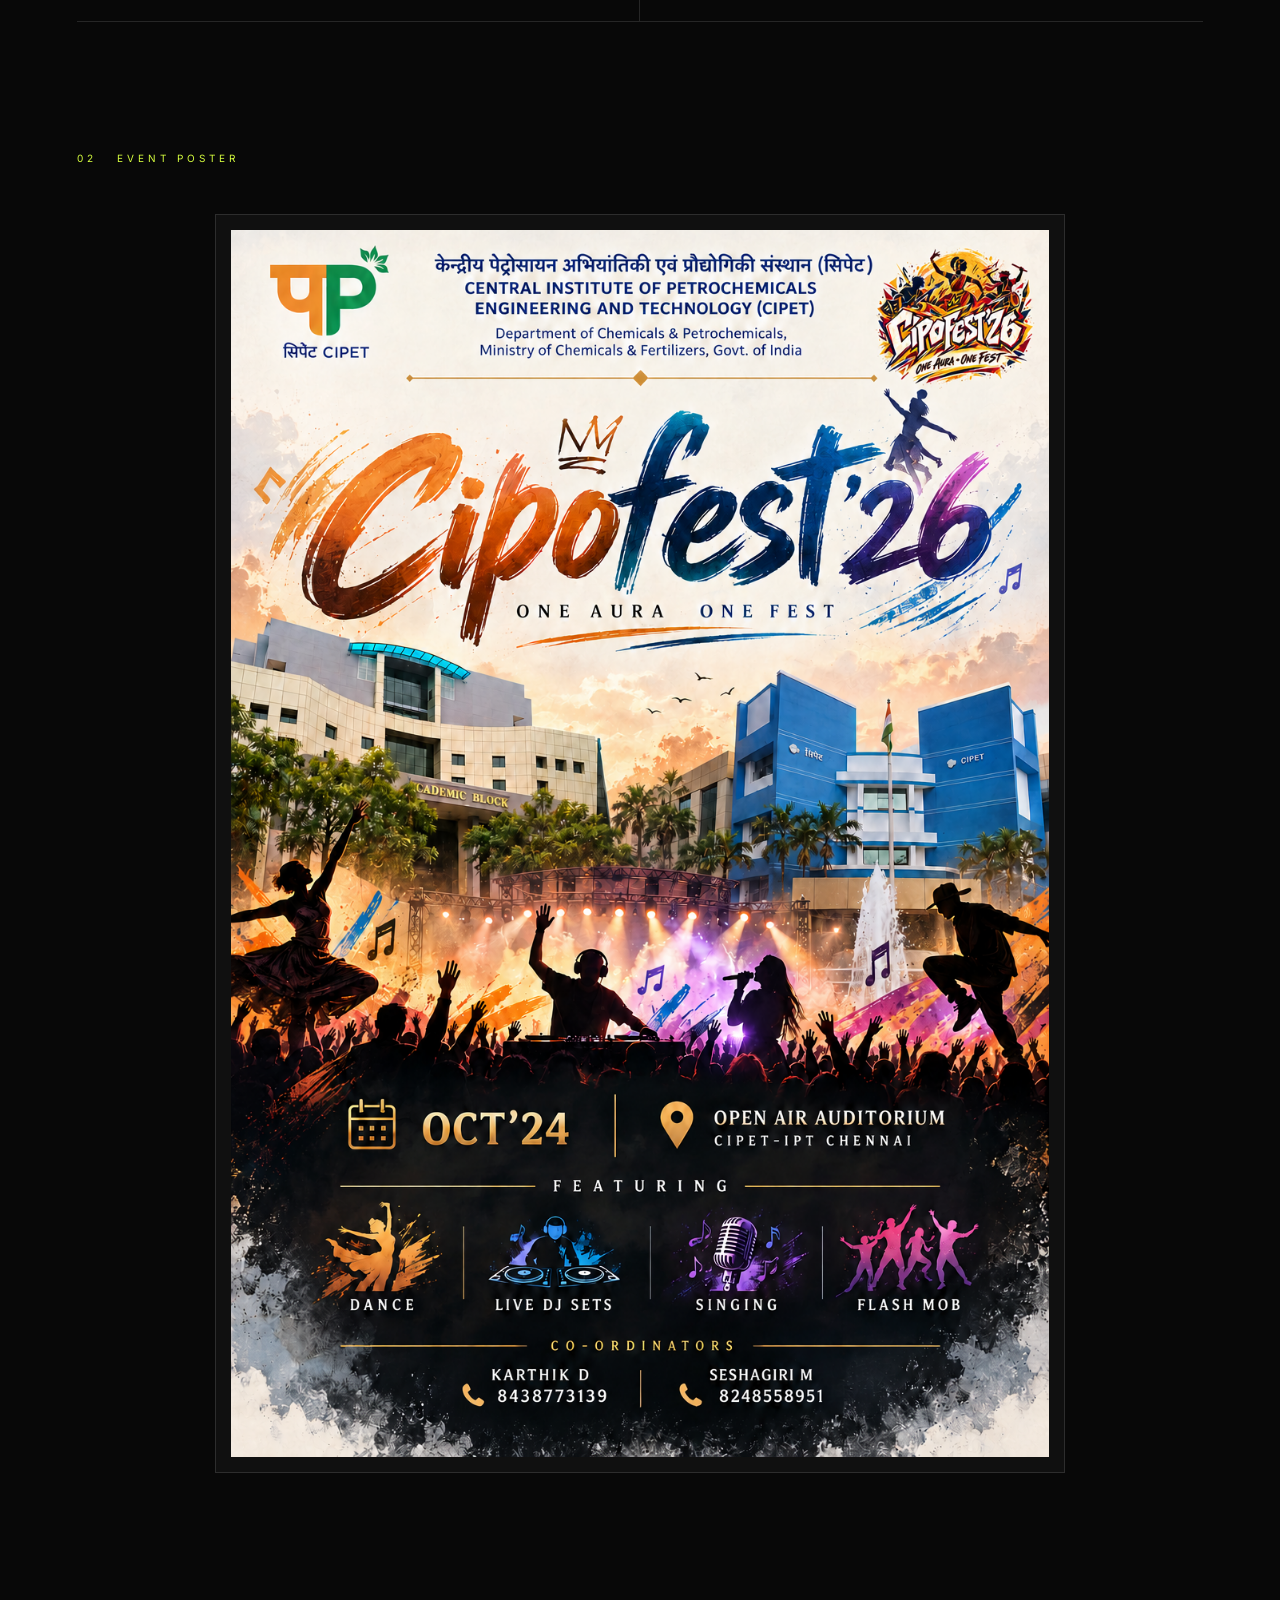
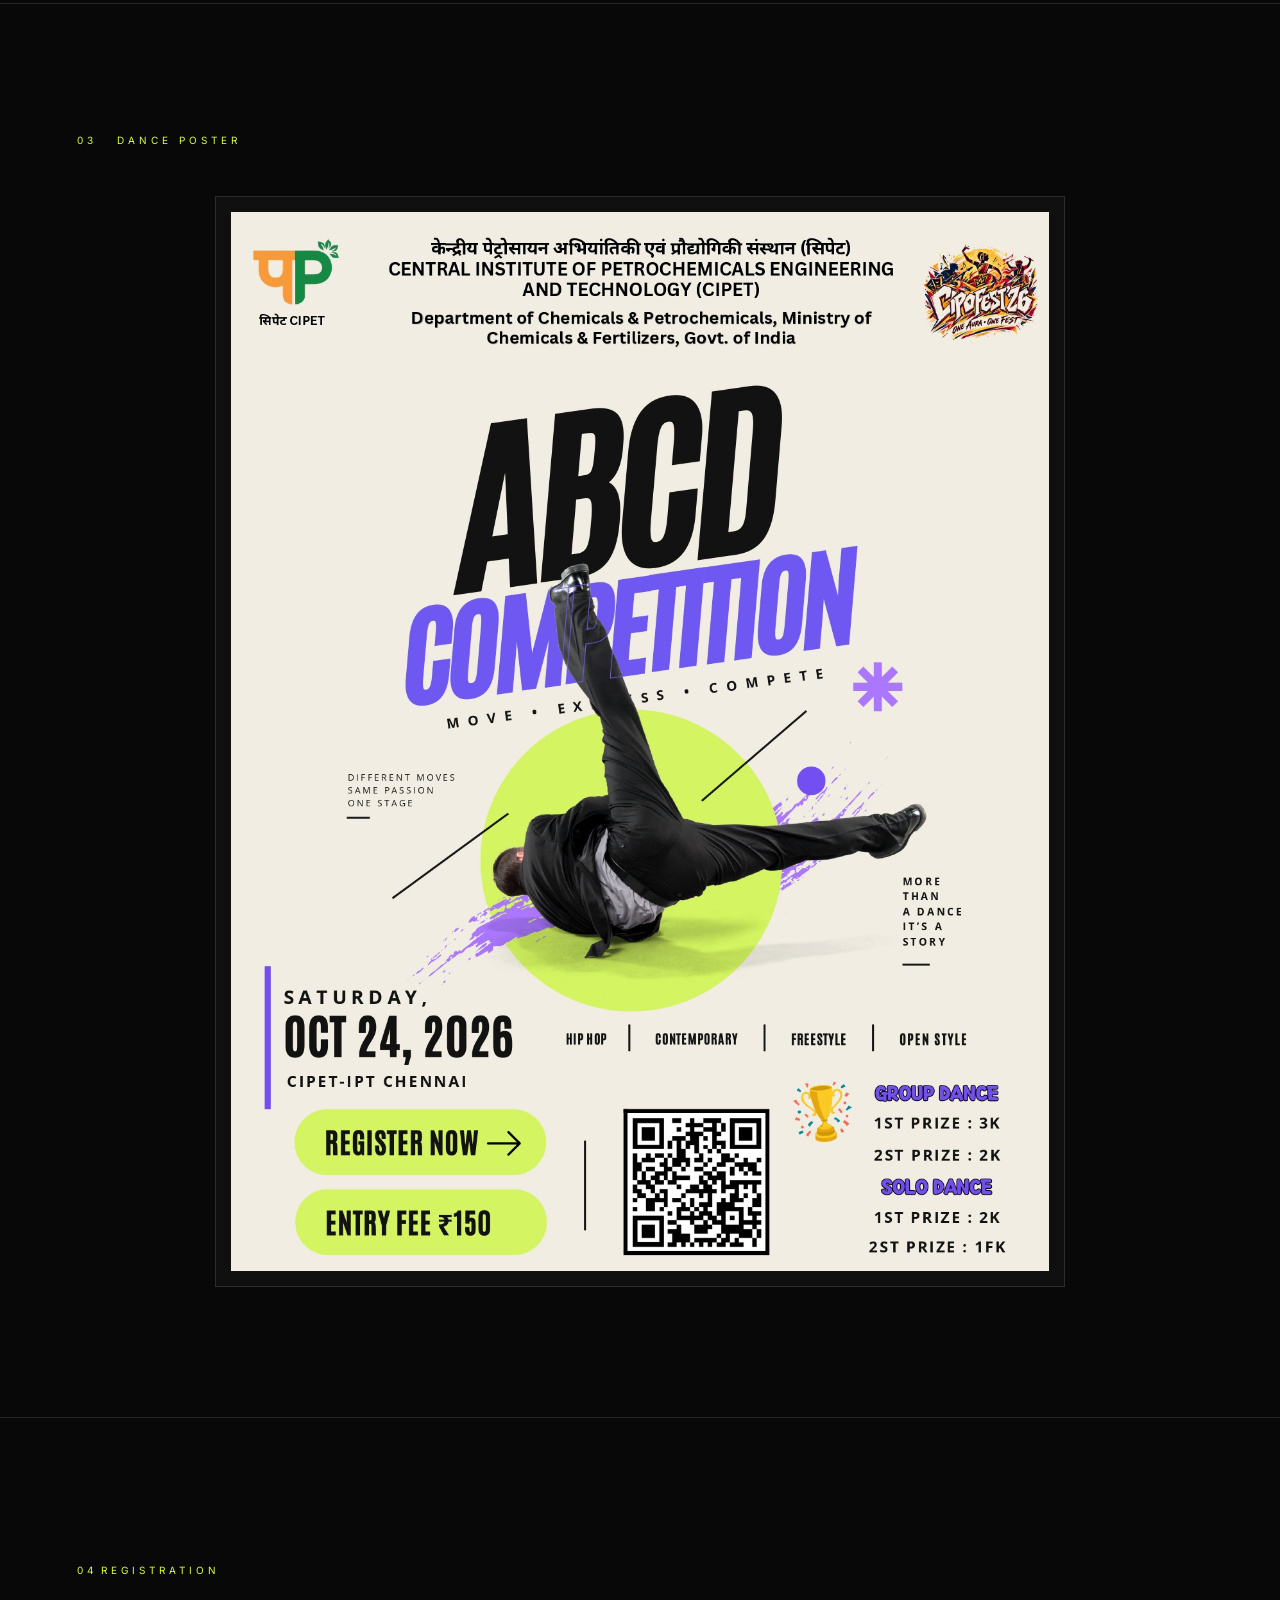
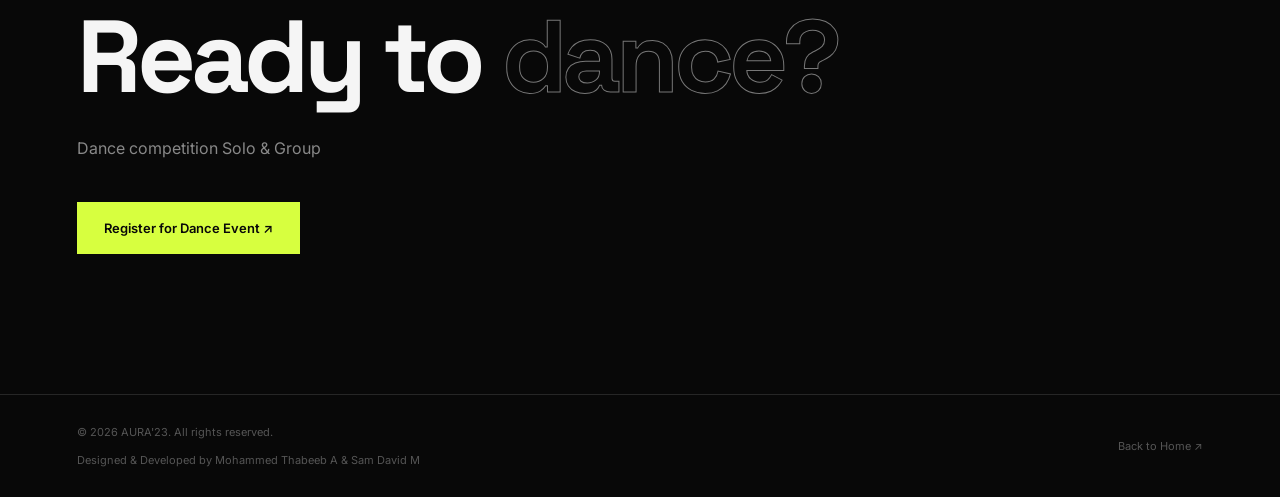
==== commit 921caa7c: "Update culturals.html" ====
--- a/culturals.html
+++ b/culturals.html
@@ -288,7 +288,7 @@
         id="register"
     >
 
-        <span>01</span>
+        <span>04</span>
         
         <span>REGISTRATION</span>
 
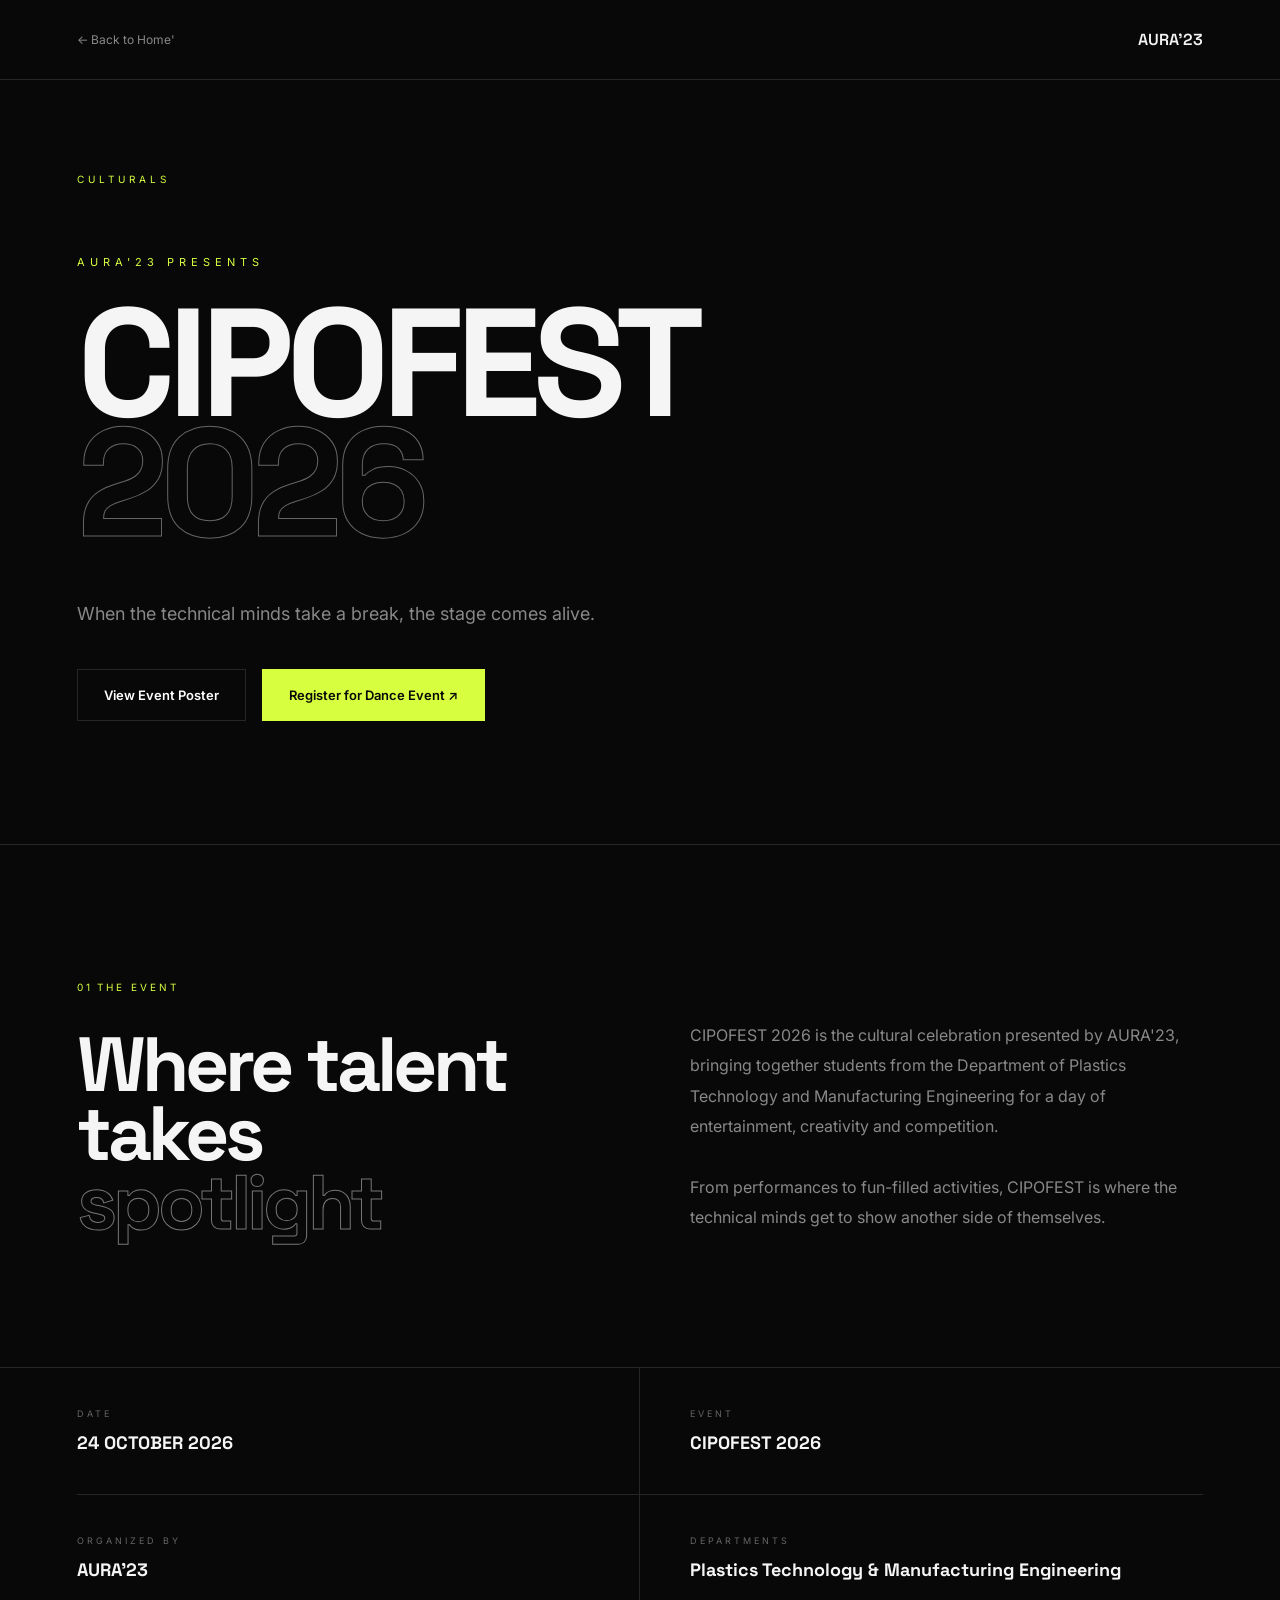
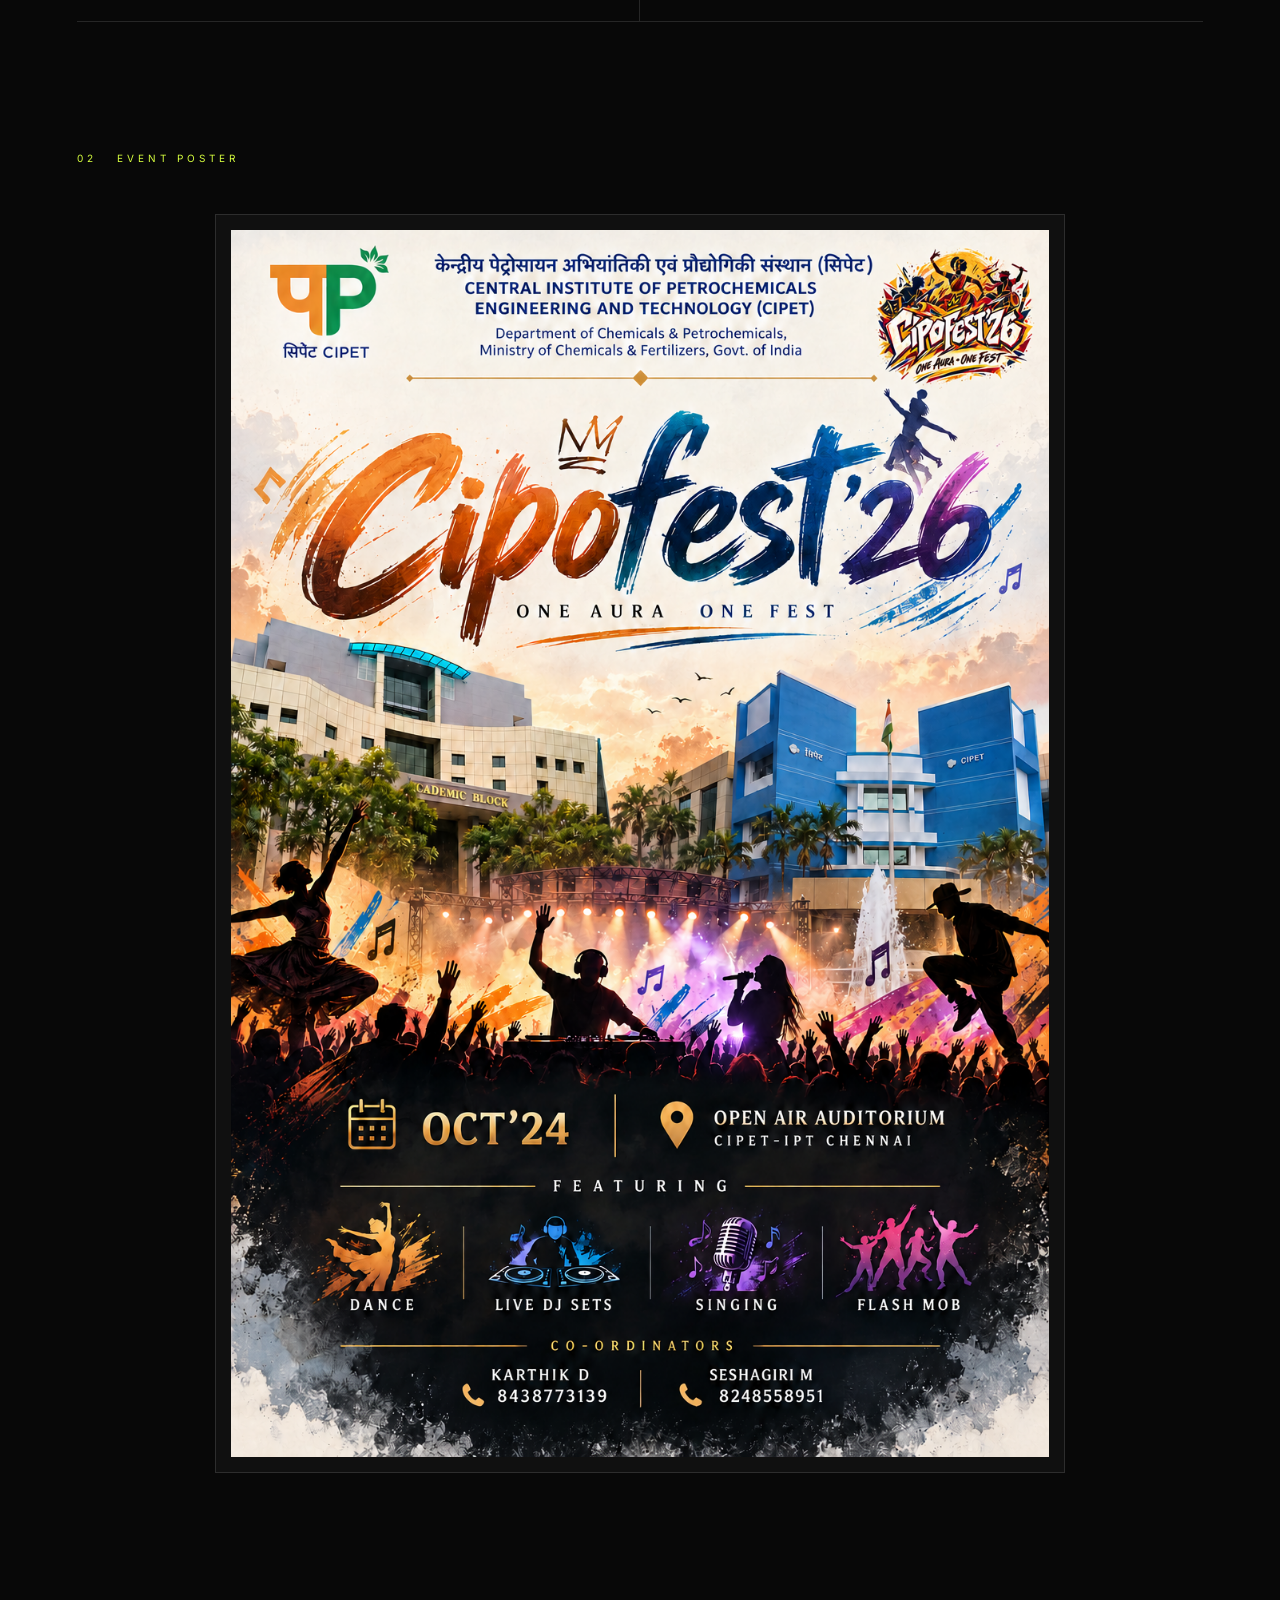
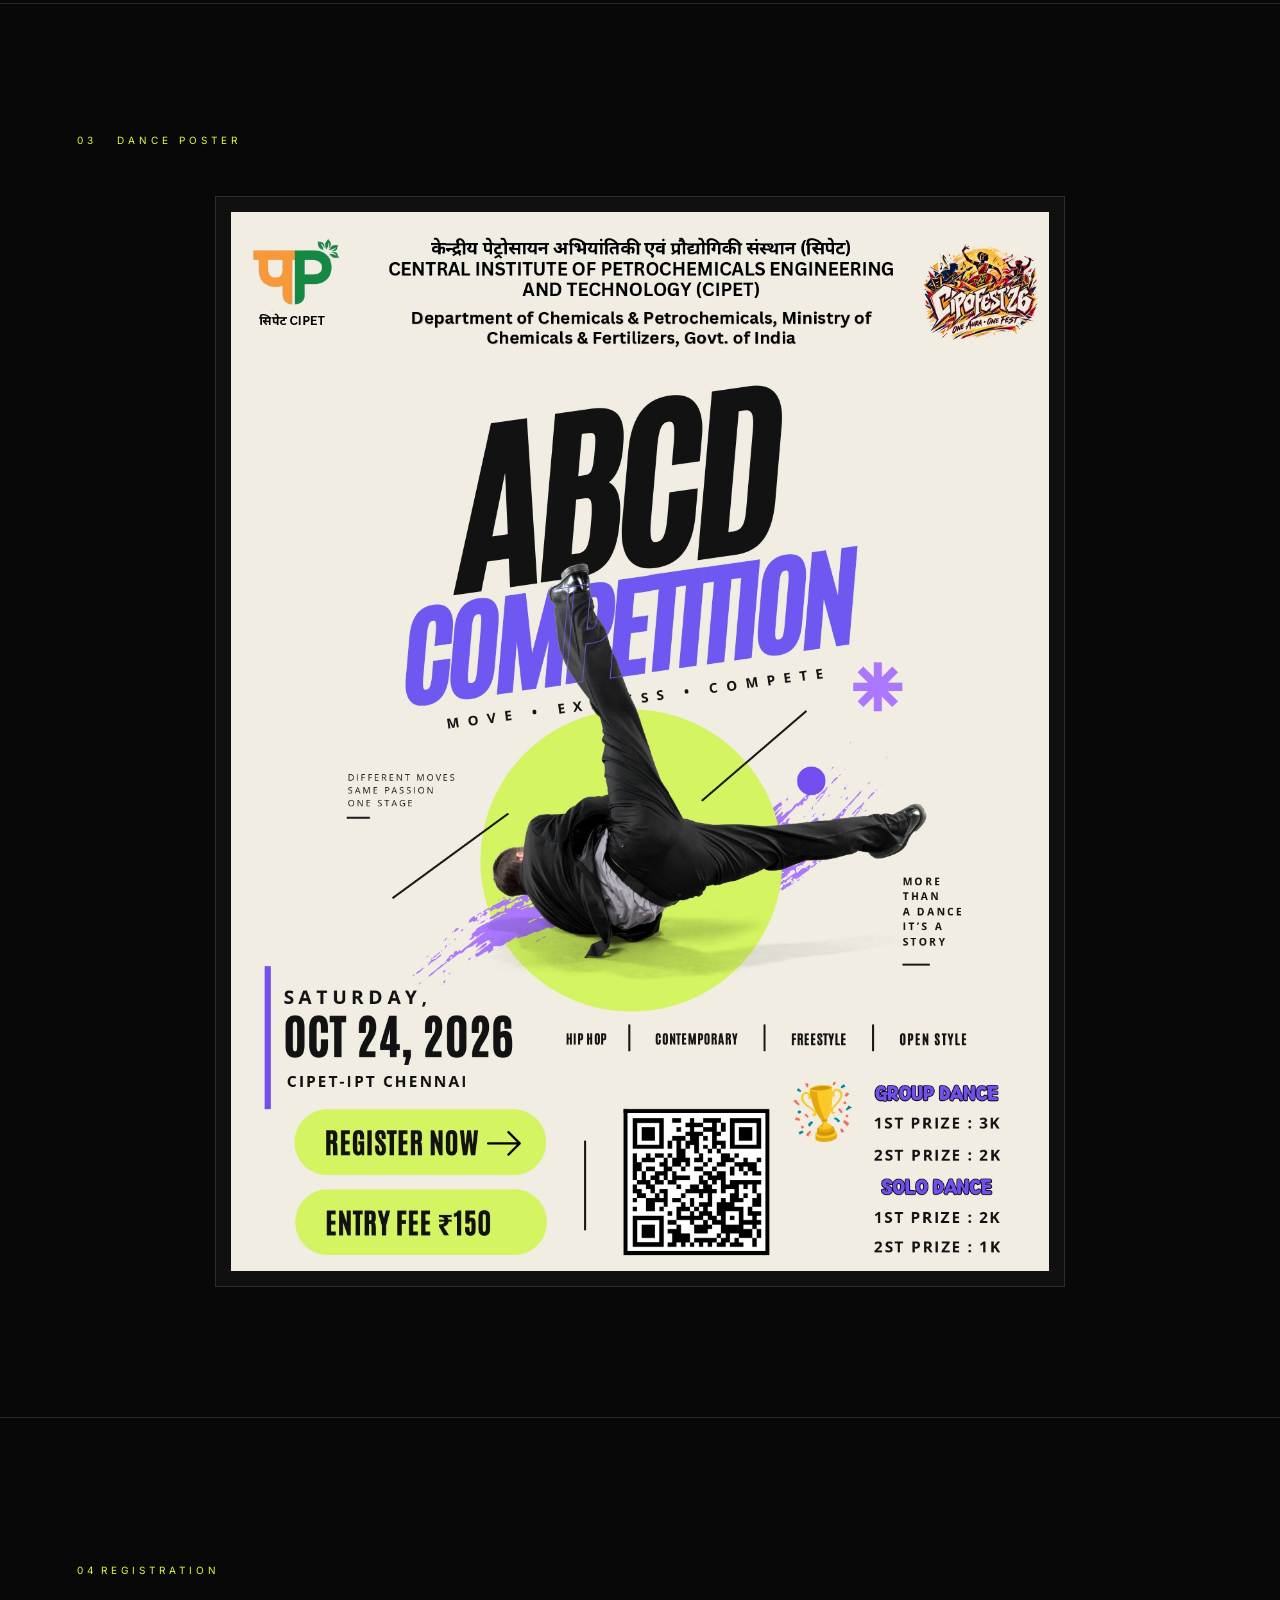
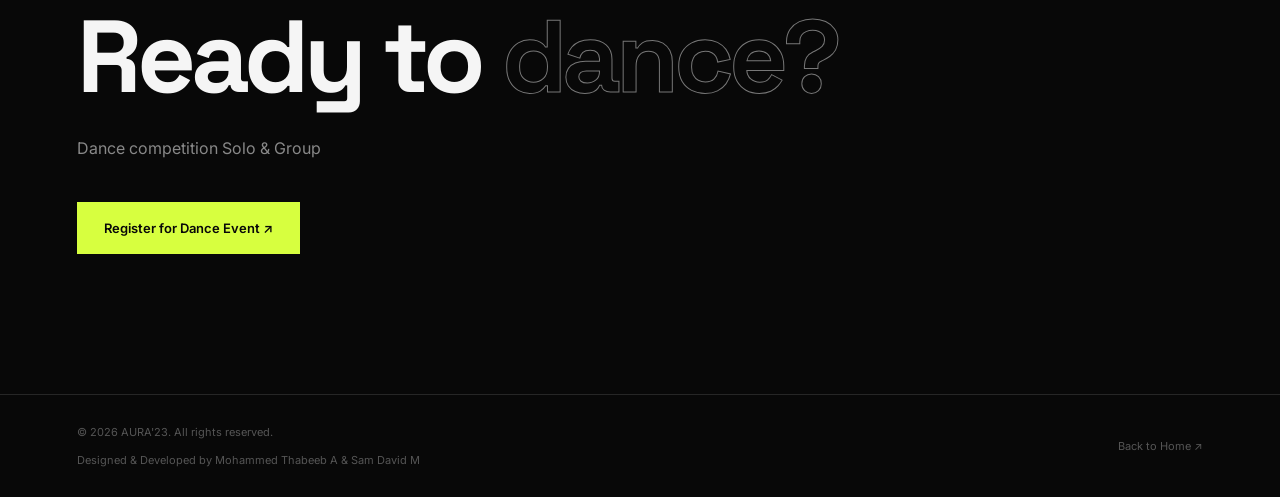
==== commit 48aea89b: "culturals back button" ====
--- a/culturals.html
+++ b/culturals.html
@@ -32,7 +32,7 @@
 <nav class="cultural-nav">
 
     <a href="index.html" class="back-link">
-        ← Back to AURA 23'
+        ← Back to Home'
     </a>
 
     <span class="nav-logo">
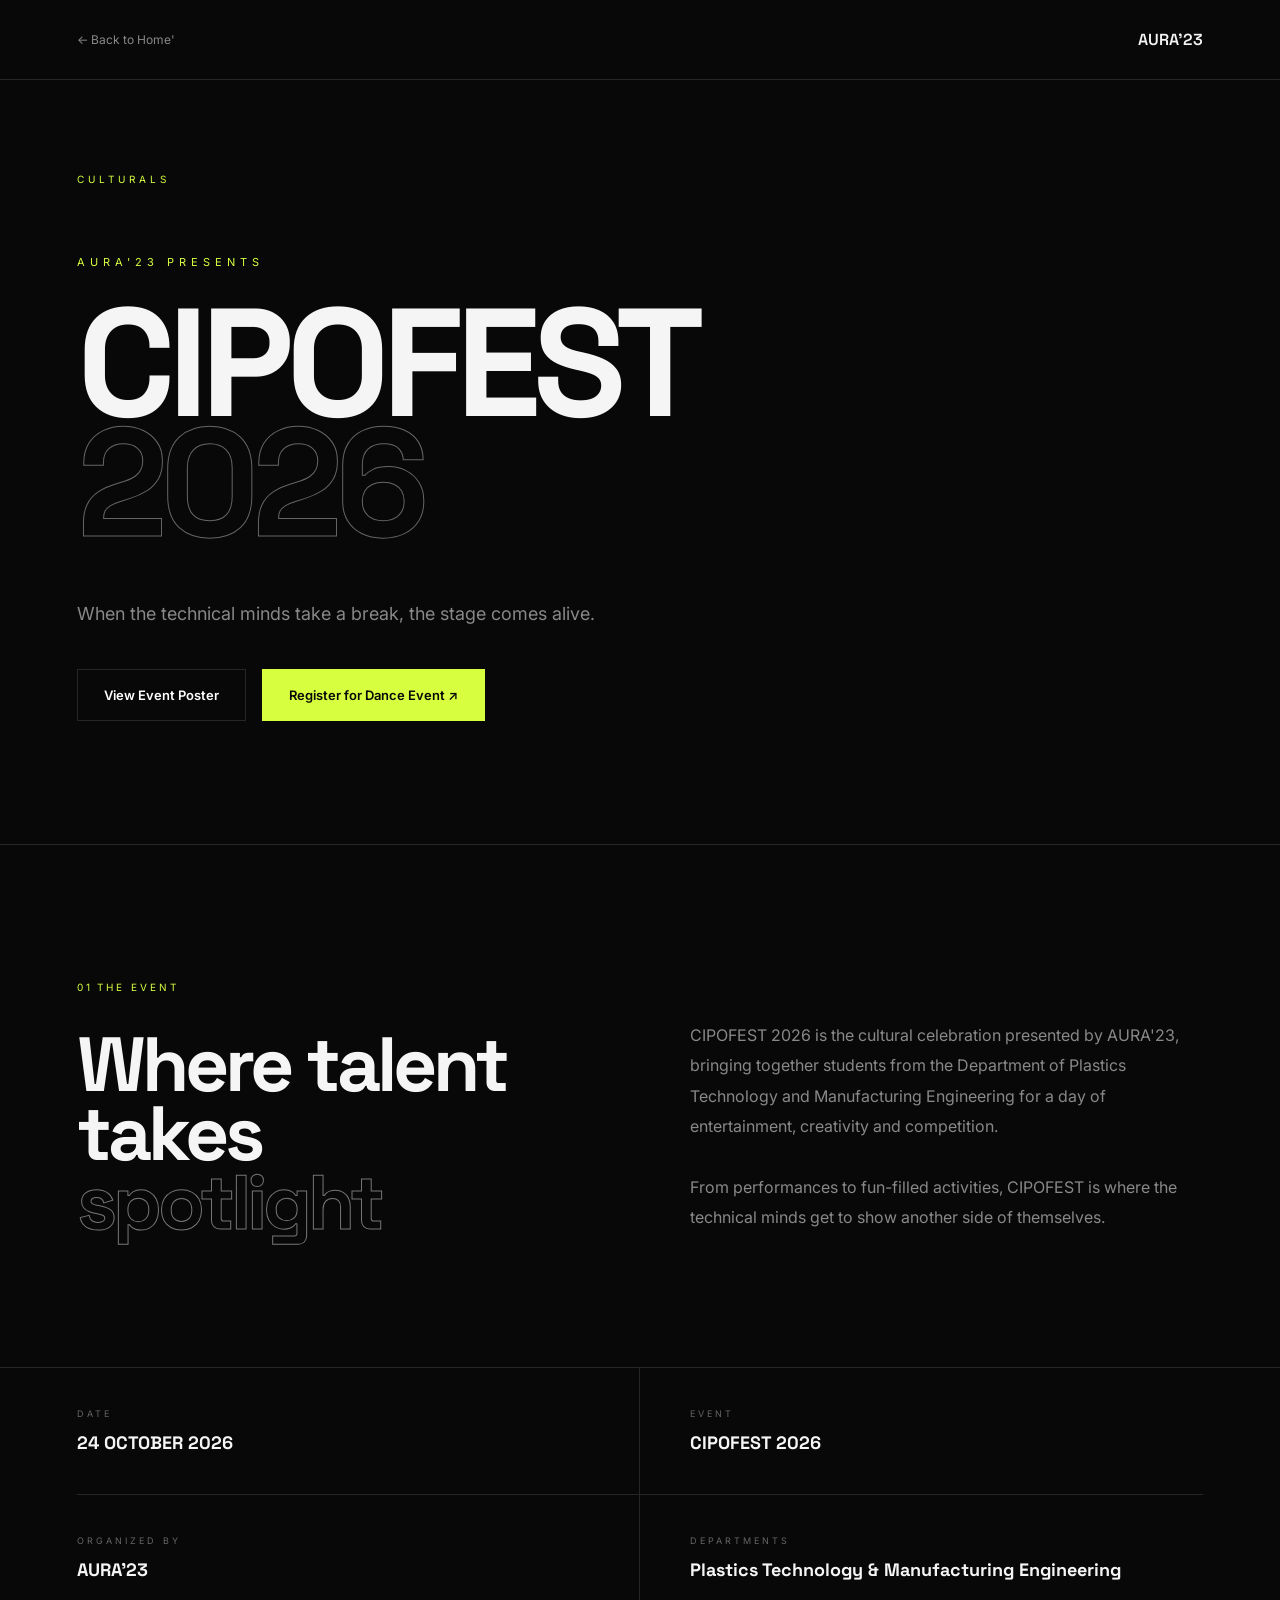
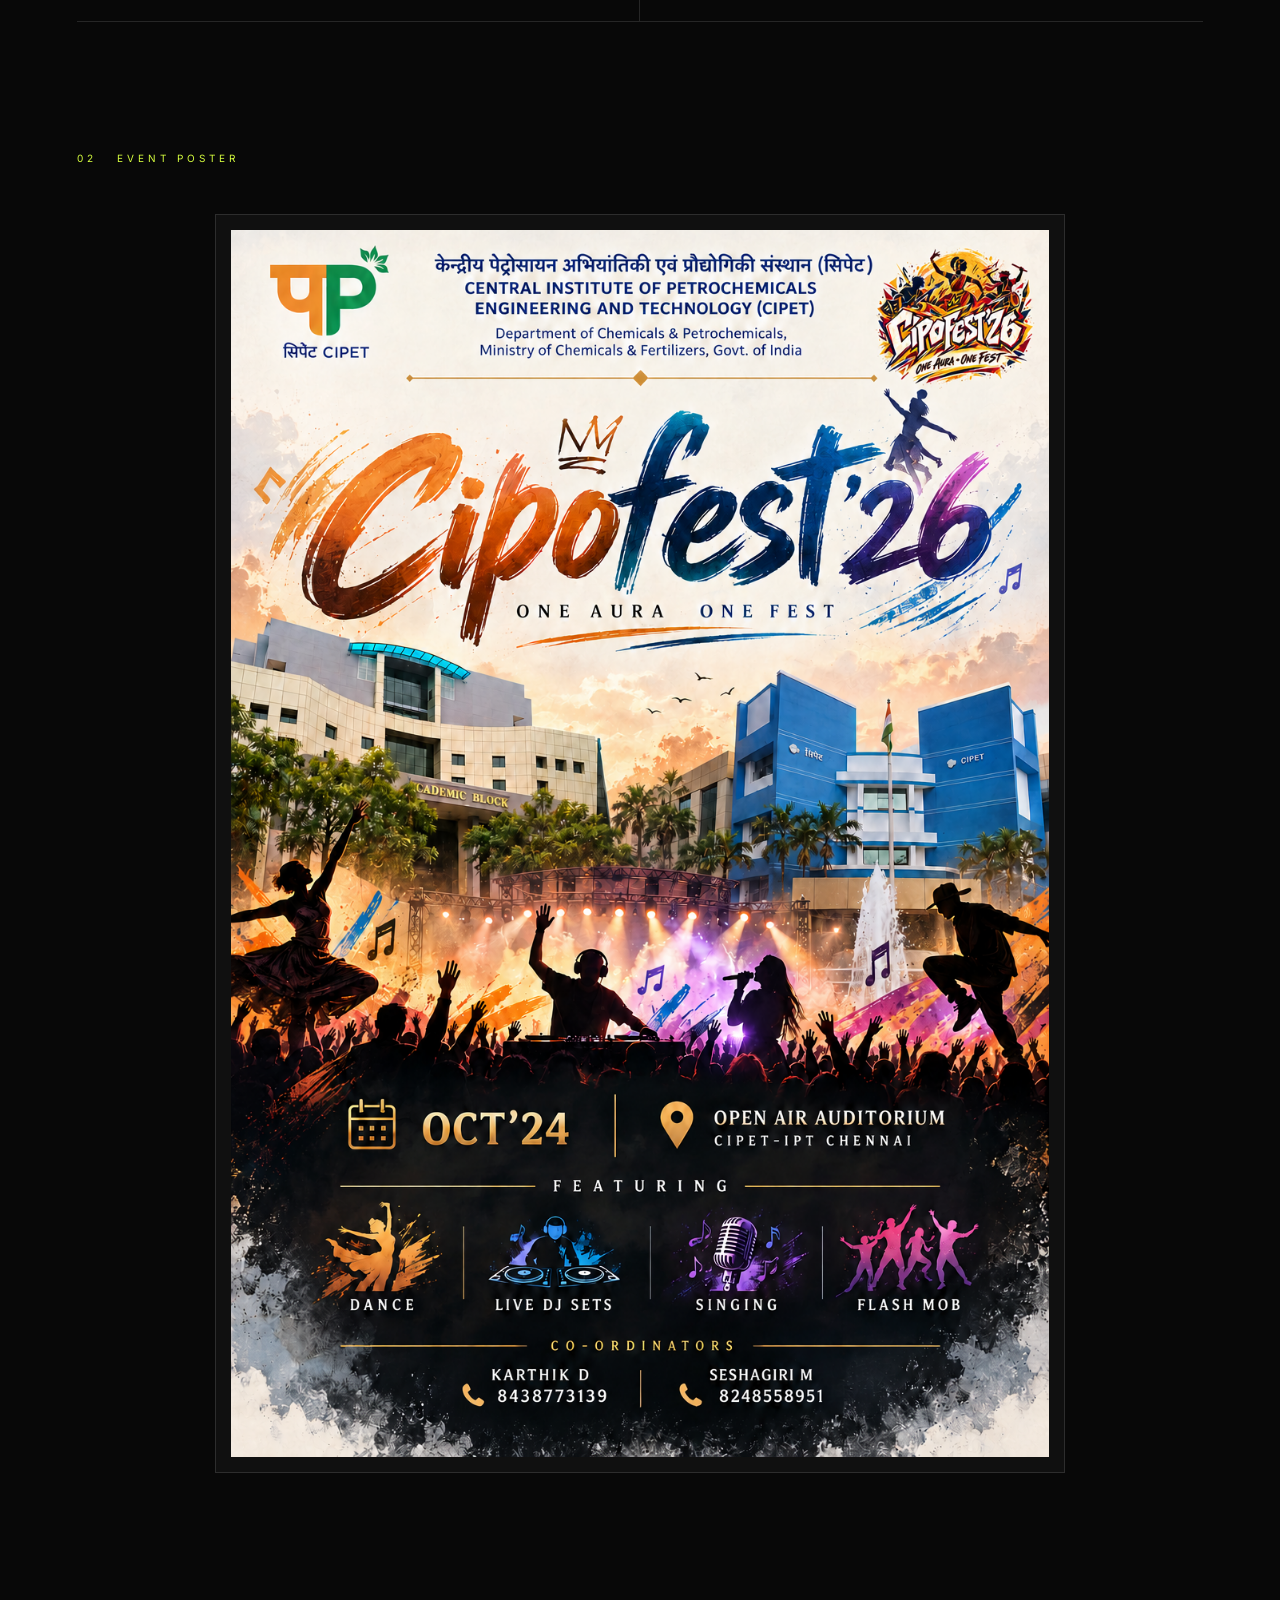
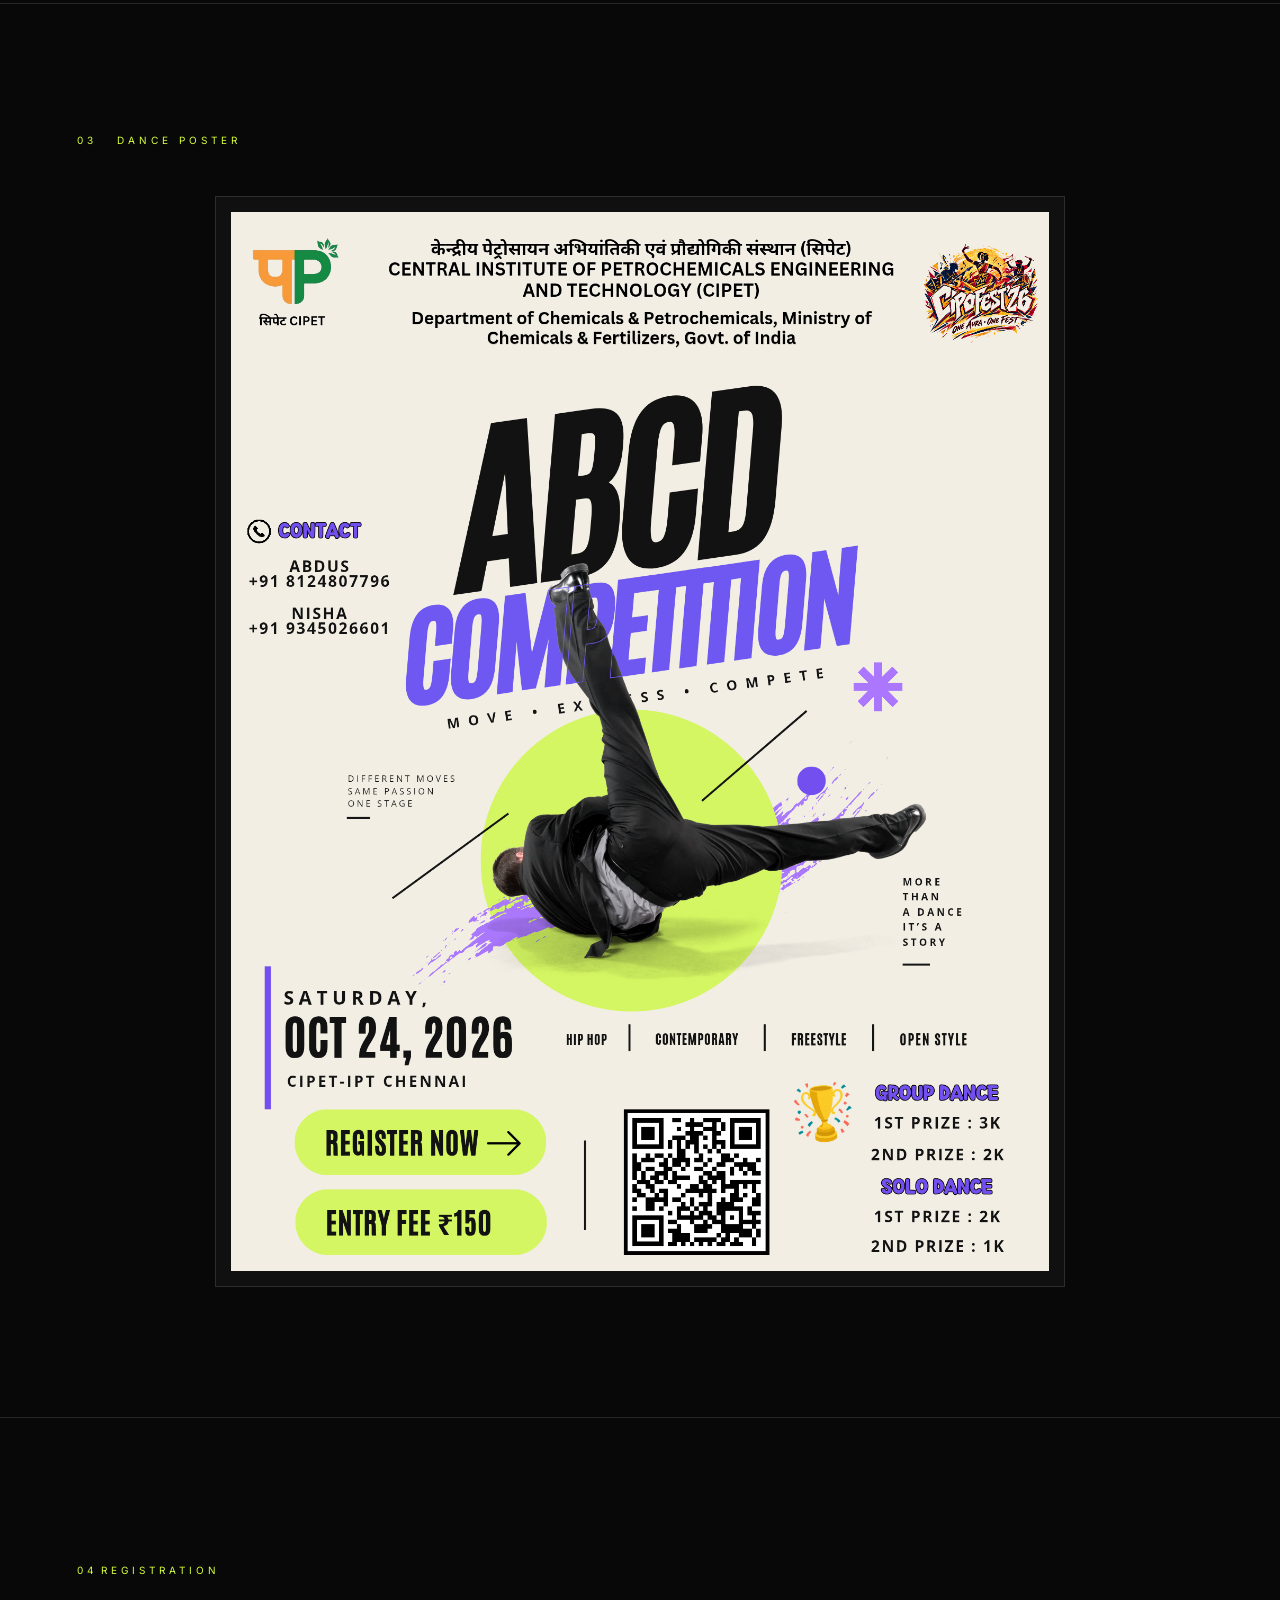
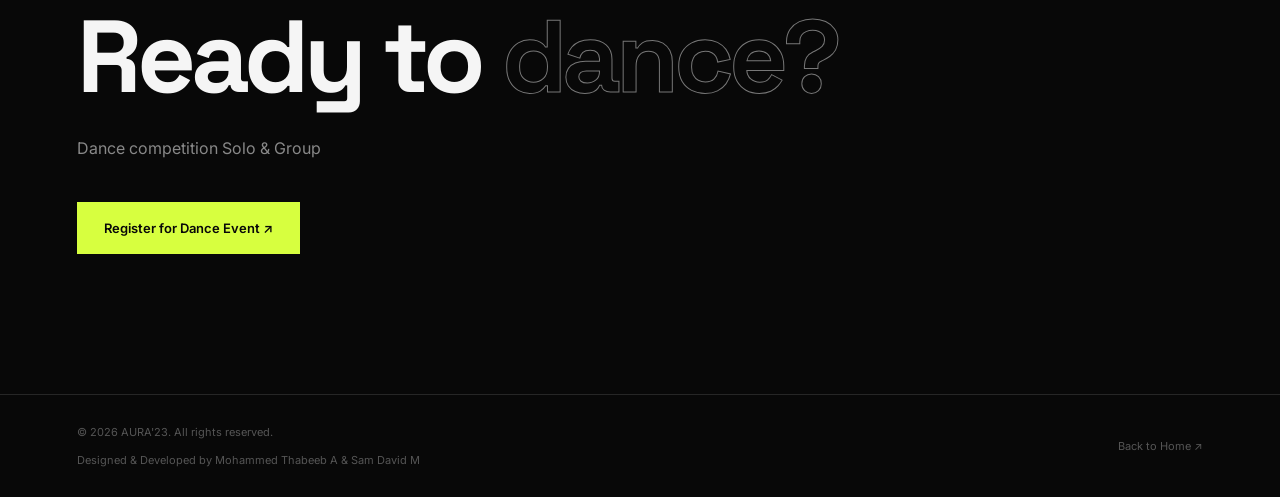
==== commit 978bb214: "Update culturals.html" ====
--- a/culturals.html
+++ b/culturals.html
@@ -2,6 +2,16 @@
 <html lang="en">
 
 <head>
+
+    <!-- Google tag (gtag.js) -->
+    <script async src="https://www.googletagmanager.com/gtag/js?id=G-ZQMECPQT0W"></script>
+    <script>
+    window.dataLayer = window.dataLayer || [];
+    function gtag(){dataLayer.push(arguments);}
+    gtag('js', new Date());
+
+    gtag('config', 'G-ZQMECPQT0W');
+    </script>
 
     <meta charset="UTF-8">
 
@@ -11,6 +21,8 @@
     >
 
     <title>Culturals | TEPIC'26 × CIPOFEST'26</title>
+
+    <link rel="icon" href="assets/icons/favicon.jpg">
 
     <link rel="preconnect" href="https://fonts.googleapis.com">
 
